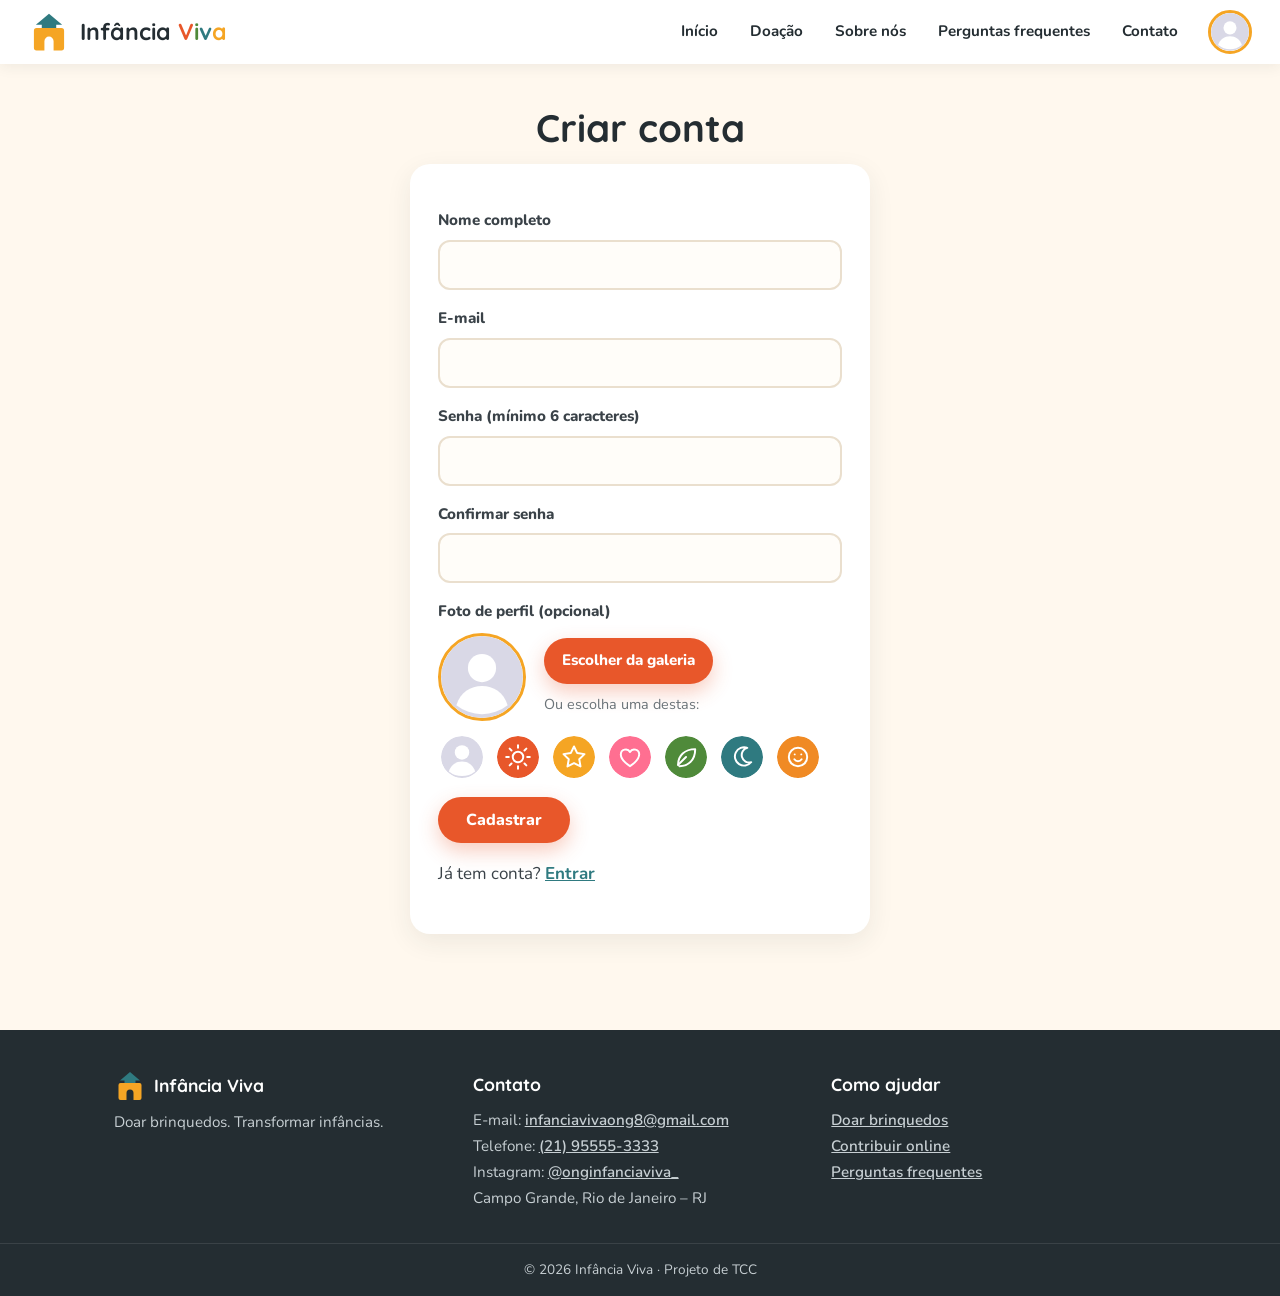
==== cadastro.html @ 28c6ad93 "Site alinhado com a documentação do TCC e fotos novas no Sobre Sobre: foto nova no topo, seção "Brin" ====
<!DOCTYPE html>
<html lang="pt-BR">
<head>
    <meta charset="UTF-8">
    <meta name="viewport" content="width=device-width, initial-scale=1">
    <title>Cadastro - Infância Viva</title>
    <link rel="stylesheet" href="estilo.css?v=11">
    <link rel="icon" href="favicon.svg" type="image/svg+xml">
    <link rel="preconnect" href="https://fonts.googleapis.com">
    <link rel="stylesheet" href="https://fonts.googleapis.com/css2?family=Quicksand:wght@600;700&family=Nunito:wght@400;600;700;800&display=swap">
</head>
<body>
<header class="topo">
    <a class="logo" href="index.html" aria-label="Infância Viva - página inicial"><svg viewBox="0 0 64 64" aria-hidden="true"><path d="M32 4 52 21H12z" fill="#2f7a80"/><rect x="21" y="19" width="22" height="7" fill="#2f7a80"/><path fill="#f5a524" fill-rule="evenodd" d="M13 26h38a4 4 0 0 1 4 4v26a4 4 0 0 1-4 4H13a4 4 0 0 1-4-4V30a4 4 0 0 1 4-4zM25 60V46a7 7 0 0 1 14 0v14z"/></svg><span>Infância <span class="l1">V</span><span class="l2">i</span><span class="l3">v</span><span class="l4">a</span></span></a>
    <button type="button" class="menu-botao" id="menuBotao" aria-label="Abrir menu" aria-expanded="false">☰</button>
    <nav id="menu">
        <a href="index.html">Início</a>
        <a href="doacao.html">Doação</a>
        <a href="sobre.html">Sobre nós</a>
        <a href="faq.html">Perguntas frequentes</a>
        <a href="contato.html">Contato</a>
        <a href="login.html" id="linkLogin">Login</a>
    </nav>
</header>
<main>
<h1 style="text-align:center">Criar conta</h1>
<form class="formulario-estreito" id="formCadastro" action="cadastro.php" method="post">
    <label>Nome completo</label>
    <input type="text" name="nome" required>
    <label>E-mail</label>
    <input type="email" name="email" required>
    <label>Senha (mínimo 6 caracteres)</label>
    <input type="password" name="senha" required>
    <label>Confirmar senha</label>
    <input type="password" name="confirmar" required>
    <label>Foto de perfil (opcional)</label>
    <div class="escolha-foto" data-escolha-foto>
        <div class="foto-linha">
            <img class="foto-previa" src="imagens/avatares/padrao.svg" alt="Prévia da foto de perfil">
            <div>
                <label class="botao botao-arquivo">Escolher da galeria
                    <input type="file" accept="image/*" hidden>
                </label>
                <p class="dica">Ou escolha uma destas:</p>
            </div>
        </div>
        <div class="avatares">
            <button type="button" data-avatar="nenhuma" title="Sem foto"><img src="imagens/avatares/padrao.svg" alt="Sem foto"></button>
            <button type="button" data-avatar="avatar1" title="Sol"><img src="imagens/avatares/avatar1.svg?v=2" alt="Sol"></button>
            <button type="button" data-avatar="avatar2" title="Estrela"><img src="imagens/avatares/avatar2.svg?v=2" alt="Estrela"></button>
            <button type="button" data-avatar="avatar3" title="Coração"><img src="imagens/avatares/avatar3.svg?v=2" alt="Coração"></button>
            <button type="button" data-avatar="avatar4" title="Folha"><img src="imagens/avatares/avatar4.svg?v=2" alt="Folha"></button>
            <button type="button" data-avatar="avatar5" title="Lua"><img src="imagens/avatares/avatar5.svg?v=2" alt="Lua"></button>
            <button type="button" data-avatar="avatar6" title="Sorriso"><img src="imagens/avatares/avatar6.svg?v=2" alt="Sorriso"></button>
        </div>
        <input type="hidden" name="foto_padrao" value="">
        <input type="hidden" name="foto_upload" value="">
    </div>
    <button type="submit">Cadastrar</button>
    <p id="aviso" class="aviso"></p>
    <p>Já tem conta? <a href="login.html">Entrar</a></p>
</form>
</main>
<footer class="rodape">
    <div class="rodape-conteudo">
        <div>
            <strong><svg viewBox="0 0 64 64" aria-hidden="true"><path d="M32 4 52 21H12z" fill="#2f7a80"/><rect x="21" y="19" width="22" height="7" fill="#2f7a80"/><path fill="#f5a524" fill-rule="evenodd" d="M13 26h38a4 4 0 0 1 4 4v26a4 4 0 0 1-4 4H13a4 4 0 0 1-4-4V30a4 4 0 0 1 4-4zM25 60V46a7 7 0 0 1 14 0v14z"/></svg> Infância Viva</strong>
            <p>Doar brinquedos. Transformar infâncias.</p>
        </div>
        <div>
            <strong>Contato</strong>
            <p>E-mail: <a href="mailto:infanciavivaong8@gmail.com">infanciavivaong8@gmail.com</a><br>Telefone: <a href="tel:+5521955553333">(21) 95555-3333</a><br>Instagram: <a href="https://www.instagram.com/onginfanciaviva_/" target="_blank" rel="noopener">@onginfanciaviva_</a><br>Campo Grande, Rio de Janeiro – RJ</p>
        </div>
        <div>
            <strong>Como ajudar</strong>
            <p><a href="doacao_brinquedo.php">Doar brinquedos</a><br><a href="pagamento.html">Contribuir online</a><br><a href="faq.html">Perguntas frequentes</a></p>
        </div>
    </div>
    <p class="rodape-final">© 2026 Infância Viva · Projeto de TCC</p>
</footer>
<script src="script.js?v=10"></script>
</body>
</html>
---- estilo.css ----
/* ===== Cores e medidas (mude aqui para trocar o visual do site inteiro) =====
   Paleta tirada da logo: cores primárias quentes + verde. */
:root {
    --vermelho:#e8572a;        /* "V" da logo */
    --amarelo:#f5a524;         /* casinha, estrela e coração */
    --amarelo-texto:#a35f00;   /* amarelo escurecido, para texto sobre fundo claro */
    --verde:#4f8a3a;           /* "i" */
    --azul:#2f7a80;            /* "v" e telhado */
    --escuro:#242d32;          /* letras de "Infância" */
    --creme:#fff8ee;           /* fundo quente */
    --creme-escuro:#f3e9da;
    --texto:#3a4248; --suave:#6b7378; --borda:#eadfce;
    --erro:#c0392b; --certo:#2f7d32;
    --raio:20px; --sombra:0 8px 26px rgba(36,45,50,.08);
}
* { box-sizing:border-box; }
[hidden] { display:none !important; }
html { scroll-behavior:smooth; }
body {
    font-family:"Nunito", "Segoe UI", Arial, sans-serif; margin:0; background:var(--creme);
    color:var(--texto); line-height:1.7; font-size:17px;
    display:flex; flex-direction:column; min-height:100vh;
}
main { width:100%; max-width:960px; margin:0 auto; padding:24px 24px 56px; flex:1; }
main.largo { max-width:1200px; } /* painel e Minha conta: mais espaço para as tabelas */
h1, h2, h3 { font-family:"Quicksand", "Nunito", sans-serif; color:var(--escuro); line-height:1.25; font-weight:700; }
h1 { font-size:2.4rem; margin:16px 0 12px; }
h2 { font-size:1.7rem; margin:40px 0 12px; }
h3 { font-size:1.25rem; margin:28px 0 8px; }
a { color:var(--azul); font-weight:700; }
a:hover { color:var(--vermelho); }
img { max-width:100%; }

/* Risquinho colorido embaixo dos títulos de seção (as 4 cores da logo) */
.risco { display:inline-block; width:70px; height:6px; border-radius:6px;
         background:linear-gradient(90deg, var(--vermelho) 25%, var(--amarelo) 25% 50%, var(--verde) 50% 75%, var(--azul) 75%); }

/* ===== Topo (logo + menu) ===== */
.topo {
    background:rgba(255,255,255,.96); position:sticky; top:0; z-index:10;
    display:flex; align-items:center; justify-content:space-between; gap:16px;
    padding:10px 28px; box-shadow:0 2px 14px rgba(36,45,50,.08);
}
.logo {
    display:flex; align-items:center; gap:10px; text-decoration:none; white-space:nowrap;
    font-family:"Quicksand", "Nunito", sans-serif; font-size:1.45rem; font-weight:700; color:var(--escuro);
}
.logo:hover { color:var(--escuro); }
.logo svg { width:42px; height:42px; flex-shrink:0; }
.logo:hover svg { animation:pulinho .6s; }
.logo .l1 { color:var(--vermelho); } .logo .l2 { color:var(--verde); }
.logo .l3 { color:var(--azul); } .logo .l4 { color:var(--amarelo); }
.topo nav { display:flex; flex-wrap:wrap; justify-content:flex-end; gap:4px; margin-left:auto; order:1; }
.topo nav a {
    color:var(--escuro); text-decoration:none; font-size:.95rem; font-weight:700;
    padding:8px 14px; border-radius:999px; position:relative; transition:background .2s;
}
/* sublinhado amarelo que cresce ao passar o mouse */
.topo nav a::after {
    content:""; position:absolute; left:14px; right:14px; bottom:4px; height:3px; border-radius:3px;
    background:var(--amarelo); transform:scaleX(0); transition:transform .25s;
}
.topo nav a:hover { color:var(--escuro); }
.topo nav a:hover::after { transform:scaleX(1); }
.topo nav a.ativo { background:var(--vermelho); color:#fff; }
.topo nav a.ativo::after { display:none; }
.menu-botao {
    order:3;
    display:none; background:none; border:2px solid var(--escuro); color:var(--escuro);
    font-size:1.4rem; line-height:1; padding:6px 12px; margin:0; border-radius:12px; box-shadow:none;
}
.menu-botao:hover { background:var(--creme); color:var(--escuro); transform:none; }

/* Bolinha de perfil (criada pelo script.js) */
.perfil { position:relative; flex-shrink:0; order:2; } /* ordem no topo: logo, menu, bolinha, ☰ */
.perfil-botao {
    display:block; width:44px; height:44px; padding:0; margin:0; border-radius:50%;
    border:3px solid var(--amarelo); background:#fff; overflow:hidden; cursor:pointer; box-shadow:none;
}
.perfil-botao:hover { transform:none; background:#fff; box-shadow:0 0 0 4px rgba(245,165,36,.3); }
.perfil-botao img { width:100%; height:100%; object-fit:cover; display:block; }
.perfil-menu {
    position:absolute; right:0; top:54px; min-width:220px; background:#fff; border-radius:14px;
    box-shadow:0 10px 30px rgba(0,0,0,.16); padding:8px; z-index:20;
}
.perfil-menu strong { display:block; padding:8px 12px; color:var(--escuro); border-bottom:1px solid var(--borda); margin-bottom:4px; }
.perfil-menu a { display:block; padding:8px 12px; border-radius:8px; color:var(--texto); text-decoration:none; font-weight:700; }
.perfil-menu a:hover { background:var(--creme); color:var(--vermelho); }

/* Escolha da foto (cadastro e Minha conta) */
.foto-linha { display:flex; align-items:center; gap:18px; margin-top:8px; }
.foto-previa { width:88px; height:88px; border-radius:50%; object-fit:cover; border:3px solid var(--amarelo); flex-shrink:0; background:#fff; }
label.botao-arquivo { margin:0; font-weight:800; font-size:.95rem; padding:10px 18px; }
.dica { margin:8px 0 0; font-size:.9rem; color:var(--suave); }
.avatares { display:flex; flex-wrap:wrap; gap:8px; margin-top:12px; }
.avatares button {
    width:48px; height:48px; padding:0; margin:0; border-radius:50%; background:none;
    border:3px solid transparent; box-shadow:none; overflow:hidden;
}
.avatares button:hover { transform:none; background:none; border-color:var(--amarelo); }
.avatares button.escolhido { border-color:var(--vermelho); }
.avatares img { width:100%; height:100%; display:block; }

/* ===== Página inicial: abertura com a logo grande e as fotos ===== */
.abertura {
    position:relative; display:grid; grid-template-columns:1.05fr 1fr; gap:40px; align-items:center;
    max-width:1200px; margin:0 auto; padding:48px 32px 64px; width:100%;
    overflow:hidden; /* o anel girando não pode alargar a página no celular */
}
.logo-grande { width:100%; max-width:470px; display:block; margin:0 0 18px -8px; }
.slogan { font-size:1.2rem; margin:0 0 20px; max-width:470px; }
.foto-abertura { position:relative; aspect-ratio:1/1; }
/* moldura que muda de forma devagar ("respira") */
.moldura {
    position:absolute; inset:0; overflow:hidden; background:var(--creme-escuro);
    border-radius:42% 58% 55% 45% / 48% 42% 58% 52%;
    box-shadow:0 20px 50px rgba(36,45,50,.18); animation:respira 9s ease-in-out infinite;
}
.moldura img { position:absolute; inset:0; width:100%; height:100%; object-fit:cover; opacity:0; transition:opacity 1s; }
.moldura img.visivel { opacity:1; }
.anel { position:absolute; inset:-14px; border:4px dashed var(--amarelo); border-radius:50%; animation:gira 40s linear infinite; }
/* brinquedos flutuando em volta */
.flutua { position:absolute; animation:flutuar 6s ease-in-out infinite; }
.f1 { top:6%; left:46%; width:34px; }
.f2 { top:72%; left:44%; width:40px; animation-delay:1.2s; }
.f3 { top:12%; right:3%; width:46px; animation-delay:.6s; }
.f4 { bottom:6%; right:10%; width:30px; animation-delay:2s; }
.f5 { top:48%; left:1%; width:26px; animation-delay:1.6s; }
/* o texto da abertura entra deslizando */
.entra { opacity:0; transform:translateY(24px); animation:entrar .8s forwards; }
.entra.d2 { animation-delay:.2s; } .entra.d3 { animation-delay:.4s; }

/* Faixa de números (vêm do banco pelo numeros.php) */
.numeros { background:var(--escuro); color:#fff; width:100%; }
.numeros-grade {
    max-width:1100px; margin:0 auto; display:grid; grid-template-columns:repeat(4,1fr); gap:20px;
    padding:34px 32px; text-align:center;
}
.numeros strong { display:block; font-family:"Quicksand", sans-serif; font-size:2.6rem; line-height:1.1; }
.numeros .n1 strong { color:var(--vermelho); } .numeros .n2 strong { color:var(--amarelo); }
.numeros .n3 strong { color:#7fc06a; }        .numeros .n4 strong { color:#6cc3c9; }

/* Seções da página inicial */
.secao { max-width:1100px; margin:0 auto; padding:70px 32px 10px; width:100%; }
.titulo-secao { text-align:center; margin-bottom:34px; }
.titulo-secao h2 { font-size:2.1rem; margin:0 0 10px; }

/* Passo a passo */
.passos { display:grid; grid-template-columns:repeat(3,1fr); gap:30px; position:relative; }
.passos::before { content:""; position:absolute; top:38px; left:16%; right:16%; border-top:4px dotted #d9cfbf; }
.passo { text-align:center; position:relative; }
.passo h3 { margin:0 0 6px; }
.passo .num {
    width:76px; height:76px; margin:0 auto 14px; border-radius:50%; display:flex; align-items:center; justify-content:center;
    font-family:"Quicksand", sans-serif; font-weight:700; font-size:2rem; color:#fff; background:var(--cor); border:6px solid var(--creme);
}

/* Galeria de fotos */
.galeria { display:grid; grid-template-columns:1.3fr 1fr 1fr; gap:16px; }
.galeria figure { margin:0; border-radius:var(--raio); overflow:hidden; position:relative; height:290px; }
.galeria img { width:100%; height:100%; object-fit:cover; transition:transform .6s; }
.galeria figure:hover img { transform:scale(1.08); }
.galeria figcaption {
    position:absolute; left:12px; bottom:12px; background:#fff; color:var(--escuro);
    font-weight:800; font-size:.85rem; padding:6px 14px; border-radius:99px;
}

/* ===== Botões ===== */
button, .botao {
    background:var(--vermelho); color:#fff; border:none; padding:12px 28px; font-size:1rem;
    font-weight:800; font-family:inherit; border-radius:999px; cursor:pointer;
    text-decoration:none; display:inline-block; margin-top:16px;
    box-shadow:0 8px 20px rgba(232,87,42,.3); transition:transform .2s, background .2s, box-shadow .2s;
}
button:hover, .botao:hover { background:#cf4519; color:#fff; transform:translateY(-3px) scale(1.03); }
.botao.destaque { background:var(--amarelo); color:var(--escuro); box-shadow:0 8px 20px rgba(245,165,36,.4); }
.botao.destaque:hover { background:#e8940f; color:var(--escuro); }
.botao.contorno { background:transparent; color:var(--azul); border:3px solid var(--azul); box-shadow:none; padding:9px 25px; }
.botao.contorno:hover { background:var(--azul); color:#fff; }
.abertura .botao { margin:0 10px 10px 0; }

/* ===== Cartões ===== */
/* Cartões em fileiras de até 3; os que sobram na última fileira ficam centralizados.
   A cor de cada cartão vem de --cor (dá para escolher no HTML: style="--cor:var(--verde)"). */
.cartoes { display:flex; flex-wrap:wrap; justify-content:center; gap:22px; margin:20px 0; }
.cartao {
    --cor:var(--vermelho);
    background:#fff; border-radius:var(--raio); padding:26px; box-shadow:var(--sombra);
    flex:0 1 280px; position:relative; overflow:hidden; transition:transform .3s, box-shadow .3s;
}
/* Grupo de 4 cartões: os 4 na mesma linha (2 + 2 no tablet), para não sobrar 1 sozinho embaixo */
.cartoes.quatro { display:grid; grid-template-columns:repeat(4, 1fr); }
.cartoes.quatro .cartao { padding:24px 22px; }
.cartao::before { content:""; position:absolute; left:0; top:0; right:0; height:6px; background:var(--cor); }
.cartao:nth-child(4n+2) { --cor:var(--amarelo); --cor-texto:var(--amarelo-texto); }
.cartao:nth-child(4n+3) { --cor:var(--verde); }
.cartao:nth-child(4n+4) { --cor:var(--azul); }
.cartao:hover { transform:translateY(-8px) rotate(-.5deg); box-shadow:0 18px 40px rgba(36,45,50,.14); }
.cartao h3 { margin-top:0; }
.cartao .icone {
    display:flex; align-items:center; justify-content:center; width:60px; height:60px;
    border-radius:18px; background:var(--cor); color:#fff; margin-bottom:14px; transition:transform .4s;
}
.cartao:hover .icone { transform:rotate(-8deg) scale(1.08); }
.cartao .icone svg { width:30px; height:30px; }
.cartao p { margin:0; }
.cartao p::first-letter { text-transform:uppercase; }
.cartao .link { display:inline-block; margin-top:12px; color:var(--cor-texto, var(--cor)); text-decoration:none; }
.cartao .link:hover { text-decoration:underline; }

/* Faixa de chamada (ex.: "Faça parte dessa corrente") */
.chamada {
    background:var(--vermelho); color:#fff; text-align:center; position:relative; overflow:hidden;
    border-radius:var(--raio); padding:40px 24px; margin:40px 0 0;
}
.chamada h2 { color:#fff; margin-top:0; }
.chamada.larga { border-radius:0; margin:70px 0 0; padding:80px 24px 70px; width:100%; }
.chamada h2, .chamada p, .chamada .botao { position:relative; z-index:1; } /* o confete passa por trás */
.chamada .onda { position:absolute; top:-1px; left:0; width:100%; height:60px; }
.confete { position:absolute; top:0; width:14px; height:14px; border-radius:3px; opacity:.85; animation:cair 7s linear infinite; }

/* ===== Formulários ===== */
form {
    background:#fff; padding:28px; border-radius:var(--raio); box-shadow:var(--sombra); margin:20px 0;
}
form br { display:none; }
label { display:block; margin-top:16px; font-weight:800; font-size:.95rem; }
input, select, textarea {
    width:100%; padding:12px 14px; margin-top:6px; border:2px solid var(--borda);
    border-radius:12px; font-size:1rem; font-family:inherit; background:#fffdf9; color:var(--texto);
    transition:border-color .2s, box-shadow .2s;
}
input:focus, select:focus, textarea:focus {
    outline:none; border-color:var(--azul); box-shadow:0 0 0 4px rgba(47,122,128,.18); background:#fff;
}
input[type=radio], input[type=checkbox] { width:auto; }
label.lembrar { display:flex; align-items:center; gap:8px; font-weight:700; cursor:pointer; }
label.lembrar input { margin:0; accent-color:var(--vermelho); width:18px; height:18px; }
.aviso { font-weight:800; }
.aviso:empty { display:none; }
.aviso.ok, .aviso.erro { padding:12px 16px; border-radius:12px; }
.aviso.ok { color:var(--certo); background:#e7f4e3; }
.aviso.erro { color:var(--erro); background:#fdecea; }
.formulario-estreito { max-width:460px; margin:0 auto; }
.formulario-estreito.a-esquerda { margin:20px 0; }

/* Estrelas da avaliação (página Contato) */
.estrelas { display:flex; flex-wrap:wrap; gap:8px; margin-top:8px; }
.estrelas label {
    margin:0; font-weight:600; border:2px solid var(--borda); border-radius:999px;
    padding:6px 14px; cursor:pointer; background:#fffdf9;
}
.estrelas input { margin-right:4px; accent-color:var(--vermelho); }
.estrela { color:var(--amarelo); letter-spacing:2px; }
.estrelas label:has(input:checked) { border-color:var(--amarelo); background:#fff3dc; }

/* ===== Perguntas frequentes ===== */
details {
    background:#fff; border-radius:var(--raio); padding:16px 22px; margin:12px 0; box-shadow:var(--sombra);
    border-left:6px solid var(--amarelo);
}
summary { cursor:pointer; font-weight:800; color:var(--escuro); list-style:none; position:relative; padding-right:30px; }
summary::-webkit-details-marker { display:none; }
summary::after { content:"+"; position:absolute; right:0; top:-2px; font-size:1.4rem; color:var(--vermelho); transition:transform .2s; }
details[open] summary::after { transform:rotate(45deg); }
details p { margin-bottom:0; }

/* ===== Pix ===== */

/* ===== Painel do administrador e Minha conta ===== */
.stats { display:grid; grid-template-columns:repeat(auto-fit, minmax(140px, 1fr)); gap:14px; margin:20px 0; }
.stat {
    background:#fff; padding:18px; border-radius:var(--raio); text-align:center; box-shadow:var(--sombra);
    color:var(--suave); font-size:.9rem; border-bottom:5px solid var(--amarelo);
}
.stat:nth-child(4n+1) { border-bottom-color:var(--vermelho); }
.stat:nth-child(4n+3) { border-bottom-color:var(--verde); }
.stat:nth-child(4n+4) { border-bottom-color:var(--azul); }
.stat strong { display:block; font-family:"Quicksand", sans-serif; font-size:1.8rem; color:var(--escuro); }
.tabela { overflow-x:auto; border-radius:var(--raio); box-shadow:var(--sombra); margin:12px 0; }
table { width:100%; border-collapse:collapse; background:#fff; }
th, td { padding:10px 14px; border-bottom:1px solid var(--borda); text-align:left; font-size:.9rem; }
th { background:var(--azul); color:#fff; white-space:nowrap; }
tr:nth-child(odd) td { background:#fffbf5; }
tr:hover td { background:#fff1dc; }

/* Ferramentas de teste do painel (discretas, fechadas por padrão) */
.ferramentas { margin-top:48px; background:none; box-shadow:none; padding:0; border:none; }
.ferramentas summary { color:#999; font-weight:normal; font-size:13px; }
.ferramentas summary::after { content:""; }
.ferramentas form { display:inline-block; background:none; box-shadow:none; padding:0; margin:4px 8px 4px 0; }
.ferramentas button.perigo { background:var(--erro); margin-top:0; font-size:14px; padding:8px 16px; box-shadow:none; }
.ferramentas button.perigo:hover { background:#922b21; transform:none; }

/* ===== Rodapé ===== */
.rodape { background:var(--escuro); color:#c7cfd3; margin-top:40px; font-size:.95rem; }
.chamada.larga + .rodape { margin-top:0; }
.rodape-conteudo {
    max-width:1100px; margin:0 auto; padding:40px 24px 12px;
    display:grid; grid-template-columns:repeat(auto-fit, minmax(200px, 1fr)); gap:24px;
}
.rodape strong { color:#fff; font-family:"Quicksand", sans-serif; font-size:1.1rem; display:flex; align-items:center; gap:8px; }
.rodape strong svg { width:32px; height:32px; }
.rodape p { margin:8px 0 0; }
.rodape a { color:#c7cfd3; font-weight:600; overflow-wrap:anywhere; }
.rodape a:hover { color:var(--amarelo); }
.rodape-final { text-align:center; border-top:1px solid rgba(255,255,255,.1); padding:14px; margin:20px 0 0 !important; font-size:.85rem; }

/* ===== Sobre: "Brincar é um direito" (foto + texto) ===== */
.direito { display:grid; grid-template-columns:1fr 1fr; gap:40px; align-items:center; }
.direito-foto { margin:0; border-radius:var(--raio); overflow:hidden; box-shadow:0 18px 40px rgba(36,45,50,.14); transform:rotate(-1.5deg); }
.direito-foto img { display:block; width:100%; height:100%; aspect-ratio:4 / 3; object-fit:cover; }
.direito-texto h2 { margin:12px 0 10px; }
.direito-texto p { margin:0 0 12px; }

/* ===== Contato: canais (e-mail, telefone, Instagram, sede) em 2 x 2 ===== */
.canais { display:grid; grid-template-columns:repeat(2, 1fr); gap:16px; margin:16px 0 8px; }
.canal {
    display:flex; flex-direction:column; align-items:center; gap:4px; text-align:center; background:#fff;
    border-radius:var(--raio); padding:22px 16px; box-shadow:var(--sombra); border-bottom:5px solid var(--cor);
    color:var(--texto); text-decoration:none; font-weight:600; transition:transform .25s, box-shadow .25s;
}
.canal:hover { transform:translateY(-5px); box-shadow:0 14px 32px rgba(36,45,50,.13); color:var(--texto); }
.canal .icone { width:52px; height:52px; border-radius:16px; background:var(--cor); color:#fff; display:flex; align-items:center; justify-content:center; margin-bottom:6px; }
.canal .icone svg { width:26px; height:26px; }
.canal strong { color:var(--escuro); font-family:"Quicksand", sans-serif; font-size:1.1rem; }
.canal span:last-child { overflow-wrap:anywhere; font-size:.95rem; }

/* ===== Doação: escolha entre brinquedo e dinheiro ===== */
.escolha-doacao { display:grid; grid-template-columns:1fr 1fr; gap:22px; margin:28px 0; }
.opcao-doacao {
    display:block; background:#fff; border-radius:var(--raio); padding:30px 28px; box-shadow:var(--sombra);
    border-top:8px solid var(--cor); color:var(--texto); text-decoration:none; font-weight:400;
    transition:transform .3s, box-shadow .3s;
}
.opcao-doacao:hover { transform:translateY(-8px); box-shadow:0 18px 40px rgba(36,45,50,.14); color:var(--texto); }
.opcao-doacao .icone {
    display:flex; align-items:center; justify-content:center; width:68px; height:68px; border-radius:20px;
    background:var(--cor); color:#fff; margin-bottom:14px;
}
.opcao-doacao .icone svg { width:36px; height:36px; }
.opcao-doacao h2 { margin:0 0 8px; }
.opcao-doacao .botao { background:var(--cor); box-shadow:none; }
.dica-centro { text-align:center; color:var(--suave); }
/* abas no topo de "Doe um brinquedo" e "Doe em dinheiro" */
.abas-doacao { display:grid; grid-template-columns:1fr 1fr; gap:10px; margin:8px 0 18px; background:#fff; padding:6px; border-radius:999px; box-shadow:var(--sombra); }
.abas-doacao a {
    display:flex; align-items:center; justify-content:center; gap:10px; padding:12px 16px; border-radius:999px;
    color:var(--escuro); text-decoration:none; font-weight:800;
}
.abas-doacao a svg { width:22px; height:22px; }
.abas-doacao a:hover { background:var(--creme); color:var(--escuro); }
.abas-doacao a.ativa { background:var(--vermelho); color:#fff; }
/* locais de coleta */
.locais { display:grid; grid-template-columns:repeat(auto-fill, minmax(260px, 1fr)); gap:16px; margin:16px 0; }
.local { background:#fff; border-radius:var(--raio); padding:20px 22px; box-shadow:var(--sombra); border-left:6px solid var(--azul); }
.local h3 { margin:8px 0 6px; }
.local p { margin:2px 0; font-size:.95rem; }
.local-destaque { border-left-color:var(--verde); margin:18px 0; max-width:560px; }
.passos-pequenos { margin:10px 0 0; }
.passos-pequenos .num { width:58px; height:58px; font-size:1.5rem; }
.passos-pequenos::before { top:29px; }

/* ===== Doação em dinheiro: etapas, Pix, cartão e recibo ===== */
.etapas { list-style:none; display:grid; grid-template-columns:repeat(4, 1fr); gap:6px; margin:6px 0 22px; padding:0; counter-reset:none; }
.etapas li {
    position:relative; display:flex; flex-direction:column; align-items:center; gap:6px; text-align:center;
    font-size:.85rem; font-weight:800; color:var(--suave);
}
.etapas li::before { content:""; position:absolute; top:17px; left:-50%; width:100%; height:4px; background:var(--borda); z-index:0; }
.etapas li:first-child::before { display:none; }
.etapas li span {
    position:relative; z-index:1; width:38px; height:38px; border-radius:50%; display:flex; align-items:center; justify-content:center;
    background:#fff; border:3px solid var(--borda); color:var(--suave); font-family:"Quicksand", sans-serif; font-size:1rem;
}
.etapas li.feita, .etapas li.atual { color:var(--escuro); }
.etapas li.feita::before, .etapas li.atual::before { background:var(--verde); }
.etapas li.feita span { background:var(--verde); border-color:var(--verde); color:#fff; }
.etapas li.atual span { background:var(--vermelho); border-color:var(--vermelho); color:#fff; box-shadow:0 0 0 5px rgba(232,87,42,.18); }

/* etapa 1: pedido */
.form-pedido fieldset { border:none; padding:0; margin:0 0 22px; min-width:0; }
.form-pedido legend { font-family:"Quicksand", sans-serif; font-weight:700; font-size:1.2rem; color:var(--escuro); padding:0; margin-bottom:4px; }
.valores-rapidos { display:grid; grid-template-columns:repeat(4, 1fr); gap:10px; margin-top:10px; }
.valores-rapidos button {
    margin:0; padding:14px 6px; background:#fffdf9; color:var(--escuro); border:2px solid var(--borda); box-shadow:none;
    border-radius:14px; font-size:1.1rem;
}
.valores-rapidos button:hover { background:var(--creme); color:var(--escuro); transform:translateY(-2px); }
.valores-rapidos button.escolhido { background:var(--amarelo); border-color:var(--amarelo); color:var(--escuro); }
.formas-pagamento { display:grid; grid-template-columns:1fr 1fr; gap:12px; margin-top:10px; }
.forma { margin:0; cursor:pointer; font-weight:400; }
.forma input { position:absolute; opacity:0; width:1px; height:1px; }
.forma-caixa {
    display:grid; grid-template-columns:auto 1fr; column-gap:12px; align-items:center; height:100%;
    padding:16px; border:2px solid var(--borda); border-radius:16px; background:#fffdf9; transition:border-color .2s, box-shadow .2s;
}
.forma-caixa svg { grid-row:span 2; width:32px; height:32px; color:var(--azul); }
.forma-caixa strong { color:var(--escuro); }
.forma-caixa small { color:var(--suave); }
.forma input:checked + .forma-caixa { border-color:var(--azul); background:#eef6f6; box-shadow:0 0 0 4px rgba(47,122,128,.15); }
.forma input:focus-visible + .forma-caixa { outline:3px solid var(--azul); outline-offset:2px; }
.demo-nota { font-size:.85rem; color:var(--suave); margin:10px 0 0; }

/* etapa 2: pagamento */
.pedido-resumo {
    display:grid; grid-template-columns:repeat(4, auto); justify-content:space-between; gap:12px 20px;
    background:#fff; border-radius:var(--raio); padding:18px 22px; box-shadow:var(--sombra); margin:16px 0;
}
.pedido-resumo span { display:block; font-size:.8rem; color:var(--suave); text-transform:uppercase; letter-spacing:.04em; font-weight:800; }
.pedido-resumo strong { color:var(--escuro); overflow-wrap:anywhere; }
.pedido-valor strong { font-family:"Quicksand", sans-serif; font-size:1.5rem; color:var(--vermelho); }
.pix-pagar {
    display:grid; grid-template-columns:260px 1fr; gap:28px; align-items:start;
    background:#fff; border-radius:var(--raio); padding:24px; box-shadow:var(--sombra);
}
.pix-qr { text-align:center; }
#pixQr { width:240px; height:240px; margin:0 auto; border:2px solid var(--borda); border-radius:16px; padding:6px; background:#fff; }
#pixQr svg { width:100%; height:100%; display:block; }
.pix-prazo { margin:10px 0 0; color:var(--suave); }
.pix-prazo strong { color:var(--escuro); font-variant-numeric:tabular-nums; }
.pix-instrucoes ol { margin:0 0 6px; padding-left:22px; }
.pix-instrucoes li { margin-bottom:8px; }
.copia-cola { display:flex; gap:8px; }
.copia-cola input { font-family:monospace; font-size:.85rem; }
.botao-secundario {
    margin:6px 0 0; padding:10px 18px; background:var(--azul); box-shadow:none; white-space:nowrap;
}
.botao-secundario:hover { background:#24636a; }
.status-pedido { display:flex; align-items:center; gap:10px; font-weight:800; color:var(--amarelo-texto); margin:18px 0 0; }
.status-pedido.pago { color:var(--certo); }
.girando {
    width:20px; height:20px; border-radius:50%; border:3px solid rgba(0,0,0,.12); border-top-color:currentColor;
    animation:girar .9s linear infinite; flex:none;
}
@keyframes girar { to { transform:rotate(360deg); } }
.demo-caixa {
    background:#fff7e3; border:2px dashed #ecc77a; border-radius:var(--raio); padding:18px 22px; margin:20px 0;
}
.demo-caixa strong:first-child { color:var(--amarelo-texto); }
.demo-caixa p { margin:6px 0; }
.demo-caixa ul { margin:6px 0; padding-left:20px; }
.demo-caixa form { background:none; box-shadow:none; padding:0; margin:0; }
.demo-caixa button { margin-top:8px; background:var(--verde); box-shadow:none; }
.demo-caixa button:hover { background:#3d6e2c; }
.cartao-grade { display:grid; grid-template-columns:minmax(0, 1.2fr) minmax(0, 1fr); gap:22px; align-items:start; }
.cartao-grade .form-cartao, .cartao-grade .demo-caixa { margin:0; }
.campo-cartao { position:relative; }
.campo-cartao input { padding-right:140px; font-variant-numeric:tabular-nums; letter-spacing:.04em; }
.bandeira { position:absolute; right:14px; top:50%; transform:translateY(-35%); font-weight:800; color:var(--azul); font-size:.9rem; }
.cartao-linha { display:grid; grid-template-columns:1fr 1fr; gap:14px; }
.processando {
    position:fixed; inset:0; background:rgba(36,45,50,.55); display:flex; align-items:center; justify-content:center; z-index:50;
}
.processando > div { background:#fff; border-radius:var(--raio); padding:30px 36px; text-align:center; box-shadow:0 20px 50px rgba(0,0,0,.25); }
.processando .girando { width:44px; height:44px; border-width:5px; margin:0 auto 14px; color:var(--vermelho); }
.processando p { margin:6px 0 0; color:var(--suave); }
.cancelar-pedido { background:none; box-shadow:none; padding:0; margin:10px 0; text-align:center; }
.botao-link {
    background:none; color:var(--suave); box-shadow:none; padding:4px 8px; margin:0; font-weight:700; text-decoration:underline;
}
.botao-link:hover { background:none; color:var(--erro); transform:none; }
.pedido-fim { text-align:center; background:#fff; border-radius:var(--raio); padding:30px 24px; box-shadow:var(--sombra); }

/* tela de teste que faz o papel do app do banco (aberta pelo QR Code) */
.banco-teste {
    max-width:420px; margin:10px auto; background:#fff; border-radius:28px; padding:26px 24px 30px; text-align:center;
    box-shadow:0 18px 44px rgba(36,45,50,.16); border-top:10px solid var(--azul);
}
.banco-teste-topo { margin:0 0 16px; font-weight:800; color:var(--azul); text-transform:uppercase; letter-spacing:.06em; font-size:.8rem; }
.banco-valor { font-family:"Quicksand", sans-serif; font-size:2.4rem; font-weight:700; color:var(--escuro); margin:4px 0 12px; }
.banco-dados { display:grid; grid-template-columns:auto 1fr; gap:8px 16px; text-align:left; background:var(--creme); border-radius:14px; padding:14px 16px; margin:0; }
.banco-dados dt { color:var(--suave); font-weight:700; }
.banco-dados dd { margin:0; font-weight:800; color:var(--escuro); text-align:right; overflow-wrap:anywhere; }
.banco-teste form { background:none; box-shadow:none; padding:0; margin:10px 0 0; }
.banco-teste form button { width:100%; background:var(--azul); box-shadow:none; padding:15px; }
.banco-nota { font-size:.85rem; color:var(--suave); margin:14px 0 0; }
.banco-ok {
    width:78px; height:78px; margin:0 auto 8px; border-radius:50%; background:var(--verde); color:#fff;
    font-size:2.6rem; line-height:78px; font-weight:800;
}

/* etapas 3 e 4: confirmação e recibo */
.confirmado { text-align:center; margin:6px 0 24px; }
.confirmado h1 { margin:10px 0 6px; }
.confirmado p { max-width:560px; margin:6px auto; }
.confirmado-icone {
    width:84px; height:84px; margin:0 auto; border-radius:50%; background:var(--verde); color:#fff;
    display:flex; align-items:center; justify-content:center; animation:aparecer .5s ease-out;
    box-shadow:0 0 0 10px rgba(79,138,58,.15);
}
.confirmado-icone svg { width:46px; height:46px; }
@keyframes aparecer { from { transform:scale(.4); opacity:0; } to { transform:scale(1); opacity:1; } }
.confirmado-email { color:var(--suave); font-size:.95rem; }
.recibo {
    max-width:640px; margin:0 auto; background:#fff; border-radius:var(--raio); padding:30px 34px; box-shadow:var(--sombra);
    border-top:8px solid var(--amarelo);
}
.recibo-topo { display:flex; justify-content:space-between; align-items:center; gap:16px; border-bottom:2px dashed var(--borda); padding-bottom:16px; }
.recibo-marca img { display:block; height:auto; }
.recibo-numero { text-align:right; }
.recibo-numero span { display:block; font-size:.8rem; text-transform:uppercase; letter-spacing:.05em; color:var(--suave); font-weight:800; }
.recibo-numero strong { font-family:"Quicksand", sans-serif; font-size:1.5rem; color:var(--escuro); }
.recibo-texto { font-size:1.05rem; line-height:1.7; margin:20px 0; }
.recibo-dados { display:grid; grid-template-columns:1fr 1fr; gap:14px 24px; margin:0; }
.recibo-dados dt { font-size:.8rem; text-transform:uppercase; letter-spacing:.04em; color:var(--suave); font-weight:800; }
.recibo-dados dd { margin:2px 0 0; font-weight:700; color:var(--escuro); overflow-wrap:anywhere; }
.recibo-dados code { font-size:.85rem; }
.recibo-assinatura { margin:34px auto 0; width:260px; max-width:100%; border-top:2px solid var(--escuro); padding-top:8px; text-align:center; }
.recibo-assinatura span { display:block; font-family:"Quicksand", sans-serif; font-weight:700; color:var(--escuro); }
.recibo-assinatura small { color:var(--suave); }
.recibo-aviso { font-size:.8rem; color:var(--suave); text-align:center; margin:24px 0 0; }
.recibo-botoes { display:flex; flex-wrap:wrap; justify-content:center; align-items:center; gap:12px; margin:22px 0 6px; }
.recibo-botoes button, .recibo-botoes .botao { margin:0; display:inline-flex; align-items:center; gap:8px; }
.recibo-botoes svg { width:20px; height:20px; }
.centro { text-align:center; }

/* Na impressão, só o recibo aparece */
@media print {
    body { background:#fff; }
    .topo, .rodape, .etapas, .confirmado, .recibo-botoes, .centro, .perfil { display:none !important; }
    main { padding:0; margin:0; max-width:none; }
    .recibo { box-shadow:none; border:1px solid #ccc; border-top:8px solid var(--amarelo); max-width:none; -webkit-print-color-adjust:exact; print-color-adjust:exact; }
}


/* ===== Página Sobre nós ===== */
.rotulo-secao {
    display:inline-block; background:#fff; color:var(--vermelho); font-weight:800; font-size:.85rem;
    text-transform:uppercase; letter-spacing:.08em; padding:4px 14px; border-radius:99px; box-shadow:var(--sombra);
}
.titulo-abertura { font-size:2.7rem; margin:14px 0 14px; max-width:520px; }
[id] { scroll-margin-top:80px; } /* links como #como-ajudar não ficam escondidos atrás do topo */
.proposito {
    position:relative; margin:0 auto 34px; max-width:820px; padding:30px 36px 30px 76px;
    background:#fff; border-radius:var(--raio); box-shadow:var(--sombra);
    font-family:"Quicksand", sans-serif; font-weight:700; font-size:1.45rem; line-height:1.5; color:var(--escuro);
}
.proposito::before {
    content:"\201C"; position:absolute; left:20px; top:-4px; font-size:5.5rem; line-height:1; color:var(--amarelo);
}
.linha-tempo { list-style:none; margin:0 auto; padding:0; max-width:760px; position:relative; }
.linha-tempo::before { content:""; position:absolute; left:19px; top:8px; bottom:8px; border-left:4px dotted #d9cfbf; }
.linha-tempo li { position:relative; padding:0 0 26px 64px; }
.linha-tempo li::before {
    content:""; position:absolute; left:6px; top:4px; width:30px; height:30px; border-radius:50%;
    background:var(--cor); border:5px solid var(--creme); box-shadow:0 0 0 2px var(--cor);
}
.linha-tempo h3 { margin:0 0 4px; }
.linha-tempo p { margin:0; }
.nota-trajetoria { text-align:center; font-size:1.1rem; font-weight:700; max-width:640px; margin:10px auto 0; }
.missao-visao { display:grid; grid-template-columns:1fr 1fr; gap:22px; }
.painel-cor { background:var(--cor); color:#fff; border-radius:var(--raio); padding:32px; box-shadow:var(--sombra); }
.painel-cor h2 { color:#fff; margin:0 0 8px; }
.painel-cor p { margin:0; font-size:1.1rem; }

/* ===== Painel administrativo (admin.php e admin_usuario.php) =====
   Cara de "sistema", diferente do site público: menu lateral escuro, fundo cinza e caixas brancas. */
body.painel { flex-direction:row; background:#f1f3f5; font-size:16px; }
.painel-lateral {
    width:250px; flex-shrink:0; background:var(--escuro); color:#c7cfd3;
    display:flex; flex-direction:column; position:sticky; top:0; height:100vh; padding:20px 14px;
}
.painel-marca { display:flex; align-items:center; gap:10px; color:#fff; text-decoration:none; padding:4px 8px 22px; }
.painel-marca:hover { color:#fff; }
.painel-lateral a.painel-marca { padding:4px 8px 22px; }
.painel-lateral a.painel-marca:hover { background:none; }
.painel-lateral a.painel-marca svg { width:40px; height:40px; }
.painel-marca span { font-family:"Quicksand", sans-serif; font-weight:700; font-size:1.1rem; line-height:1.2; }
.painel-marca small { display:block; font-family:"Nunito", sans-serif; font-weight:600; font-size:.75rem; color:var(--amarelo); }
.painel-menu, .painel-saidas { display:flex; flex-direction:column; gap:4px; }
.painel-saidas { margin-top:auto; border-top:1px solid rgba(255,255,255,.1); padding-top:12px; }
.painel-lateral a {
    display:flex; align-items:center; gap:12px; padding:10px 12px; border-radius:10px;
    color:#c7cfd3; text-decoration:none; font-weight:700; font-size:.95rem;
}
.painel-lateral a svg { width:20px; height:20px; flex-shrink:0; }
.painel-lateral nav a:hover, .painel-saidas a:hover { background:rgba(255,255,255,.08); color:#fff; }
.painel-lateral nav a.ativo { background:var(--vermelho); color:#fff; }
.painel-conteudo { flex:1; min-width:0; display:flex; flex-direction:column; }
.painel-topo {
    display:flex; align-items:center; justify-content:space-between; gap:16px;
    background:#fff; padding:14px 32px; border-bottom:1px solid #e3e6e8;
}
.painel-topo h1 { margin:0; font-size:1.6rem; }
.painel-quem { display:flex; align-items:center; gap:10px; font-weight:800; color:var(--escuro); line-height:1.2; }
.painel-quem img { width:40px; height:40px; border-radius:50%; border:2px solid var(--amarelo); object-fit:cover; }
.painel-quem small { display:block; font-weight:600; color:var(--suave); font-size:.8rem; }
.painel-principal { padding:24px 32px 48px; width:100%; max-width:1300px; }
.painel-principal h2 { font-size:1.25rem; margin:28px 0 10px; }
.painel .stat { box-shadow:0 1px 3px rgba(0,0,0,.06); border-radius:14px; }
.painel .tabela { box-shadow:none; border:1px solid #e3e6e8; border-radius:12px; }
.painel th { background:var(--escuro); }
.painel tr:nth-child(odd) td { background:#fafbfc; }
.painel tr:hover td { background:#fff4e2; }
.painel-caixa { background:#fff; border:1px solid #e3e6e8; border-radius:14px; padding:20px 22px; margin:16px 0; }
.painel-caixa h2 { margin-top:0; }
.painel-caixa-topo { display:flex; flex-wrap:wrap; align-items:center; justify-content:space-between; gap:12px; margin-bottom:12px; }
.painel-caixa-topo p { margin:0; color:var(--suave); }
.painel-busca { width:280px; max-width:100%; margin:0; padding:9px 14px; border-radius:99px; background:#f6f7f8; }
.painel-grade { display:grid; grid-template-columns:2fr 1fr; gap:16px; }
.vazio { color:var(--suave); font-style:italic; }
.painel-ferramentas { display:flex; flex-wrap:wrap; align-items:center; gap:10px; }
.botao.botao-novo { margin:0; padding:9px 18px; font-size:.9rem; box-shadow:none; }
.acoes { display:inline-flex; align-items:center; gap:6px; white-space:nowrap; }
.acoes form { display:inline; margin:0; padding:0; background:none; box-shadow:none; }
a.acao, button.acao {
    display:inline-block; margin:0; padding:4px 12px; border-radius:99px; font-size:.8rem; font-weight:800;
    background:#e7f1f2; color:var(--azul); text-decoration:none; box-shadow:none; border:none; cursor:pointer;
}
a.acao:hover { background:var(--azul); color:#fff; }
button.acao.perigo { background:#fde8e1; color:var(--erro); }
button.acao.perigo:hover { background:var(--erro); color:#fff; transform:none; }
.mensagem .acoes { display:flex; margin-top:10px; }
.form-registro { max-width:640px; }
.form-registro label small { font-weight:600; color:var(--suave); }
/* atividade recente */
.atividade { list-style:none; margin:0; padding:0; }
.atividade li { display:flex; align-items:flex-start; gap:12px; padding:10px 0; border-bottom:1px solid #eef0f2; line-height:1.4; }
.atividade li:last-child { border-bottom:none; }
.atividade small { display:block; color:var(--suave); font-size:.8rem; }
.ev-icone { width:34px; height:34px; border-radius:10px; display:flex; align-items:center; justify-content:center; flex-shrink:0; color:#fff; background:var(--azul); }
.ev-icone svg { width:18px; height:18px; }
.ev-doacao .ev-icone { background:var(--vermelho); }
.ev-pagamento .ev-icone { background:var(--amarelo); }
.ev-avaliacao .ev-icone { background:var(--verde); }
.atalhos { display:grid; gap:8px; }
.atalhos a { display:flex; align-items:center; gap:10px; padding:12px 14px; border-radius:10px; background:#f6f7f8; color:var(--escuro); text-decoration:none; }
.atalhos a:hover { background:#fff1dc; color:var(--vermelho); }
.atalhos svg { width:20px; height:20px; }
/* pessoas, etiquetas e ficha */
a.pessoa { display:inline-flex; align-items:center; gap:8px; white-space:nowrap; }
a.pessoa img { width:28px; height:28px; border-radius:50%; object-fit:cover; }
.etiqueta { display:inline-block; padding:1px 10px; border-radius:99px; background:#e7f1f2; color:var(--azul); font-size:.8rem; font-weight:800; }
.etiqueta.et-admin { background:#fde8e1; color:var(--vermelho); }
.etiqueta.et-pendente { background:#fff1dc; color:var(--amarelo-texto); }
.ficha { display:flex; align-items:center; gap:18px; }
.ficha img { width:72px; height:72px; border-radius:50%; object-fit:cover; border:3px solid var(--amarelo); }
.ficha strong { font-family:"Quicksand", sans-serif; font-size:1.4rem; color:var(--escuro); }
.ficha p { margin:2px 0 0; color:var(--suave); }
/* mensagens e avaliações */
.mensagens { display:grid; grid-template-columns:repeat(auto-fill, minmax(300px, 1fr)); gap:14px; margin-top:16px; }
.mensagem { background:#fff; border:1px solid #e3e6e8; border-left:5px solid var(--azul); border-radius:12px; padding:16px 18px; }
.mensagem header { display:flex; flex-wrap:wrap; align-items:baseline; gap:8px; }
.mensagem header small { color:var(--suave); margin-left:auto; }
.mensagem p { margin:8px 0; white-space:normal; overflow-wrap:anywhere; }
.mensagem .link { font-size:.9rem; text-decoration:none; }
.nota-geral { text-align:center; display:flex; flex-direction:column; justify-content:center; }
.nota-geral strong { font-family:"Quicksand", sans-serif; font-size:3.4rem; color:var(--escuro); line-height:1; }
.nota-geral .estrela { font-size:1.4rem; }
.nota-geral p { margin:6px 0 0; color:var(--suave); }
.barra-nota { display:grid; grid-template-columns:40px 1fr 30px; align-items:center; gap:10px; margin:6px 0; font-weight:700; }
.barra-nota div { height:12px; background:#eef0f2; border-radius:99px; overflow:hidden; }
.barra-nota i { display:block; height:100%; background:var(--amarelo); border-radius:99px; }

/* ===== Aparecer ao rolar a página (o script.js coloca a classe "visivel") ===== */
.revela { opacity:0; transform:translateY(40px); transition:opacity .8s, transform .8s; }
.revela.visivel { opacity:1; transform:none; }
.revela.d2 { transition-delay:.15s; } .revela.d3 { transition-delay:.3s; }

/* ===== Animações ===== */
@keyframes flutuar { 0%, 100% { transform:translateY(0) rotate(0); } 50% { transform:translateY(-18px) rotate(12deg); } }
@keyframes entrar { to { opacity:1; transform:none; } }
@keyframes respira {
    0%, 100% { border-radius:42% 58% 55% 45% / 48% 42% 58% 52%; }
    50% { border-radius:55% 45% 42% 58% / 58% 52% 48% 42%; }
}
@keyframes gira { to { transform:rotate(360deg); } }
@keyframes pulinho { 0%, 100% { transform:translateY(0); } 40% { transform:translateY(-8px) rotate(-6deg); } 70% { transform:translateY(0) rotate(4deg); } }
@keyframes cair { from { transform:translateY(-40px) rotate(0); } to { transform:translateY(420px) rotate(540deg); } }

/* Quem desligou as animações no celular/computador vê tudo parado */
@media (prefers-reduced-motion: reduce) {
    *, *::before, *::after { animation:none !important; transition:none !important; }
    .entra, .revela { opacity:1; transform:none; }
}

/* ===== Celular e telas estreitas ===== */
@media (max-width: 1100px) {
    .cartoes.quatro { grid-template-columns:repeat(2, 1fr); }
    .menu-botao { display:block; }
    .topo { flex-wrap:wrap; padding:10px 16px; gap:10px; }
    .logo { margin-right:auto; }
    .topo nav { order:4; }
    .topo nav { display:none; width:100%; flex-direction:column; gap:2px; padding-bottom:8px; }
    .topo nav.aberto { display:flex; }
    .topo nav a { border-radius:10px; }
    .topo nav a::after { display:none; }
}
@media (max-width: 860px) {
    body.painel { flex-direction:column; }
    .painel-lateral { width:100%; height:auto; position:static; padding:12px; }
    .painel-marca { padding:0 4px 10px; }
    .painel-menu, .painel-saidas { flex-direction:row; overflow-x:auto; }
    .painel-saidas { margin-top:4px; padding-top:6px; }
    .painel-lateral a { white-space:nowrap; padding:8px 10px; }
    .painel-topo { padding:12px 16px; }
    .painel-topo h1 { font-size:1.25rem; }
    .painel-quem span { display:none; }
    .painel-principal { padding:16px; }
    .painel-grade { grid-template-columns:1fr; }
    .abertura { grid-template-columns:1fr; padding:28px 20px 40px; gap:28px; text-align:center; }
    .logo-grande { margin:0 auto 14px; max-width:330px; }
    .slogan { margin:0 auto 20px; }
    .foto-abertura { max-width:340px; margin:0 auto; width:100%; }
    .flutua { display:none; }
    .numeros-grade { grid-template-columns:repeat(2,1fr); padding:26px 16px; }
    .numeros strong { font-size:2rem; }
    .secao { padding:50px 20px 10px; }
    .passos, .galeria { grid-template-columns:1fr; }
    .passos::before { display:none; }
    .titulo-abertura { font-size:2rem; margin:12px auto; }
    .proposito { font-size:1.15rem; padding:24px 22px 22px 56px; }
    .proposito::before { left:12px; font-size:4rem; }
    .missao-visao { grid-template-columns:1fr; }
    .escolha-doacao, .canais, .direito { grid-template-columns:1fr; }
    .direito { gap:24px; }
    .abas-doacao a { padding:10px 8px; font-size:.9rem; white-space:nowrap; }
    .abas-doacao a svg { display:none; }
    .galeria figure { height:230px; }
    .titulo-secao h2 { font-size:1.75rem; }
}
@media (max-width: 600px) {
    body { font-size:16px; }
    main { padding:16px 16px 40px; }
    h1 { font-size:1.9rem; }
    .logo { font-size:1.25rem; }
    .logo svg { width:36px; height:36px; }
    .cartao { flex-basis:100%; }
    .cartoes.quatro { grid-template-columns:1fr; }
    form { padding:20px; }
    .etapas li { font-size:.72rem; }
    .valores-rapidos { grid-template-columns:repeat(2, 1fr); }
    .formas-pagamento { grid-template-columns:1fr; }
    .pedido-resumo { grid-template-columns:1fr 1fr; }
    .pix-pagar, .cartao-grade { grid-template-columns:1fr; }
    .pix-pagar { padding:18px; }
    #pixQr { width:220px; height:220px; }
    .copia-cola { flex-direction:column; }
    .recibo { padding:22px 18px; }
    .recibo-topo { flex-direction:column; align-items:flex-start; }
    .recibo-numero { text-align:left; }
    .recibo-dados { grid-template-columns:1fr; }
}
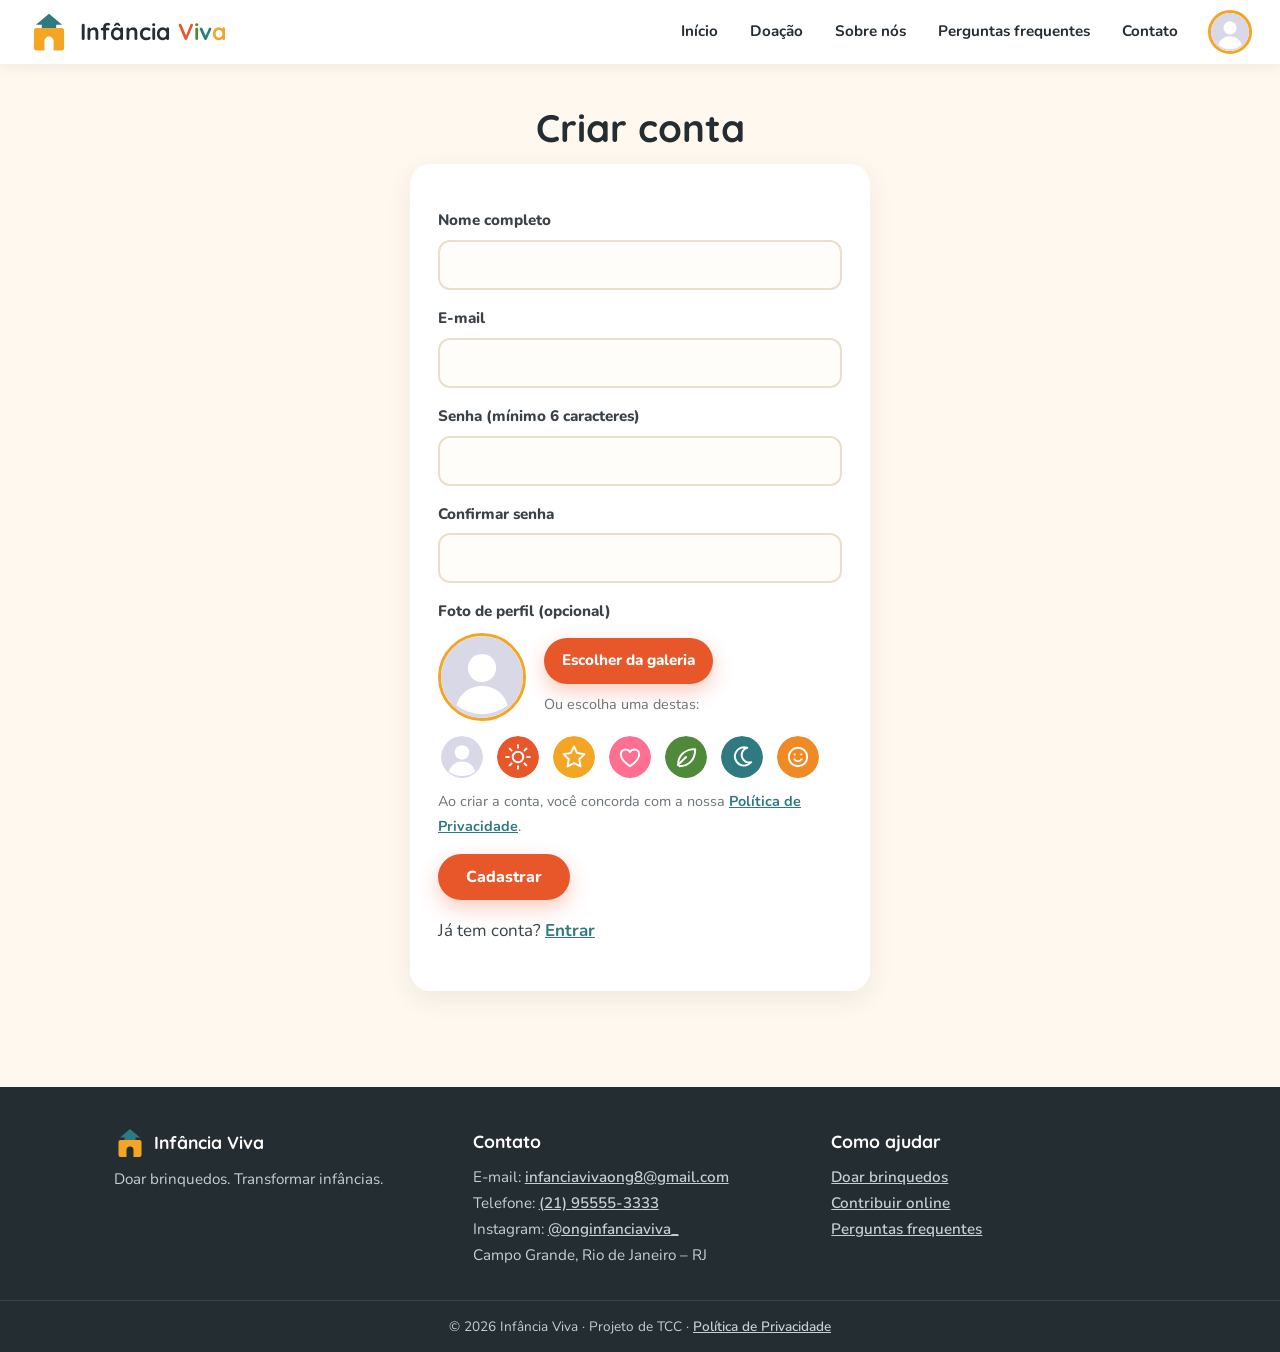
==== commit a0c48b8d: "Esqueci minha senha, dados da conta, privacidade e ajustes na doação - "Esqueci minha senha" com lin" ====
--- a/cadastro.html
+++ b/cadastro.html
@@ -4,7 +4,7 @@
     <meta charset="UTF-8">
     <meta name="viewport" content="width=device-width, initial-scale=1">
     <title>Cadastro - Infância Viva</title>
-    <link rel="stylesheet" href="estilo.css?v=11">
+    <link rel="stylesheet" href="estilo.css?v=14">
     <link rel="icon" href="favicon.svg" type="image/svg+xml">
     <link rel="preconnect" href="https://fonts.googleapis.com">
     <link rel="stylesheet" href="https://fonts.googleapis.com/css2?family=Quicksand:wght@600;700&family=Nunito:wght@400;600;700;800&display=swap">
@@ -56,6 +56,7 @@
         <input type="hidden" name="foto_padrao" value="">
         <input type="hidden" name="foto_upload" value="">
     </div>
+    <p class="dica">Ao criar a conta, você concorda com a nossa <a href="privacidade.html">Política de Privacidade</a>.</p>
     <button type="submit">Cadastrar</button>
     <p id="aviso" class="aviso"></p>
     <p>Já tem conta? <a href="login.html">Entrar</a></p>
@@ -76,8 +77,8 @@
             <p><a href="doacao_brinquedo.php">Doar brinquedos</a><br><a href="pagamento.html">Contribuir online</a><br><a href="faq.html">Perguntas frequentes</a></p>
         </div>
     </div>
-    <p class="rodape-final">© 2026 Infância Viva · Projeto de TCC</p>
+    <p class="rodape-final">© 2026 Infância Viva · Projeto de TCC · <a href="privacidade.html">Política de Privacidade</a></p>
 </footer>
-<script src="script.js?v=10"></script>
+<script src="script.js?v=12"></script>
 </body>
 </html>
--- a/estilo.css
+++ b/estilo.css
@@ -242,6 +242,26 @@
 .aviso.ok { color:var(--certo); background:#e7f4e3; }
 .aviso.erro { color:var(--erro); background:#fdecea; }
 .formulario-estreito { max-width:460px; margin:0 auto; }
+.esqueci { margin:10px 0 0; text-align:right; font-size:.95rem; }
+.caixa-mensagem { background:#fff; padding:28px; border-radius:var(--raio); box-shadow:var(--sombra); text-align:center; }
+/* Minha conta: trocar nome e senha */
+.meus-dados { display:grid; grid-template-columns:1fr 1fr; gap:20px; align-items:start; }
+.meus-dados form { margin:0; }
+.meus-dados h3 { margin:0 0 4px; }
+/* Política de Privacidade */
+.privacidade { display:grid; gap:14px; margin-top:16px; }
+.privacidade section { background:#fff; border-radius:var(--raio); padding:20px 26px; box-shadow:var(--sombra); border-left:6px solid var(--azul); }
+.privacidade section:nth-child(4n+2) { border-left-color:var(--vermelho); }
+.privacidade section:nth-child(4n+3) { border-left-color:var(--amarelo); }
+.privacidade section:nth-child(4n+4) { border-left-color:var(--verde); }
+.privacidade h2 { margin:0 0 8px; font-size:1.3rem; }
+.privacidade p, .privacidade ul { margin:6px 0 0; }
+.privacidade li { margin-bottom:6px; }
+/* campos preenchidos com os dados da conta */
+.aviso-preenchido {
+    margin:0 0 6px; padding:10px 14px; border-radius:12px; background:#eef6f6; color:var(--azul); font-weight:700; font-size:.9rem;
+}
+input.preenchido { background:#f3f9f9; }
 .formulario-estreito.a-esquerda { margin:20px 0; }
 
 /* Estrelas da avaliação (página Contato) */
@@ -634,6 +654,35 @@
 .etiqueta { display:inline-block; padding:1px 10px; border-radius:99px; background:#e7f1f2; color:var(--azul); font-size:.8rem; font-weight:800; }
 .etiqueta.et-admin { background:#fde8e1; color:var(--vermelho); }
 .etiqueta.et-pendente { background:#fff1dc; color:var(--amarelo-texto); }
+.etiqueta.et-estoque { background:#e6f2e1; color:var(--verde); }
+.etiqueta.et-entregue { background:var(--azul); color:#fff; }
+/* pesquisa por categoria no topo do painel */
+.painel-pesquisa {
+    display:flex; align-items:center; flex:1; max-width:520px; margin:0 0 0 auto; padding:0; background:#f6f7f8;
+    border:1px solid #e3e6e8; border-radius:99px; box-shadow:none; overflow:hidden;
+}
+.painel-pesquisa select, .painel-pesquisa input { margin:0; border:none; border-radius:0; background:transparent; box-shadow:none; padding:9px 12px; font-size:.9rem; }
+.painel-pesquisa select { width:auto; max-width:46%; border-right:1px solid #e3e6e8; font-weight:700; color:var(--escuro); cursor:pointer; }
+.painel-pesquisa input { flex:1; min-width:0; }
+.painel-pesquisa input:focus, .painel-pesquisa select:focus { box-shadow:none; background:#fff; }
+.painel-pesquisa:focus-within { border-color:var(--azul); box-shadow:0 0 0 3px rgba(47,122,128,.15); }
+.painel-pesquisa button { margin:0; padding:8px 14px; border-radius:0; background:var(--escuro); box-shadow:none; display:flex; align-self:stretch; align-items:center; }
+.painel-pesquisa button:hover { background:var(--vermelho); transform:none; }
+.painel-pesquisa button svg { width:18px; height:18px; }
+.busca-resumo { color:var(--suave); margin:4px 0 0; }
+.painel-caixa-topo h2 { margin:0; }
+.painel-caixa-topo h2 small { color:var(--suave); font-weight:600; font-size:.9rem; }
+/* estoque */
+.filtros { display:flex; flex-wrap:wrap; gap:6px; }
+.filtros a { padding:6px 14px; border-radius:99px; background:#f6f7f8; color:var(--escuro); text-decoration:none; font-weight:700; font-size:.9rem; }
+.filtros a:hover { background:#fff1dc; }
+.filtros a.ativo { background:var(--escuro); color:#fff; }
+.faixas { color:var(--suave); margin:0 0 8px; }
+.painel-caixa h2.sub-titulo { margin:18px 0 4px; font-size:1.1rem; }
+.painel-caixa h2.sub-titulo small { color:var(--suave); font-weight:600; }
+td small.sub { display:block; color:var(--suave); font-size:.8rem; }
+a.acao.acao-receber { background:#e6f2e1; color:var(--verde); }
+a.acao.acao-receber:hover { background:var(--verde); color:#fff; }
 .ficha { display:flex; align-items:center; gap:18px; }
 .ficha img { width:72px; height:72px; border-radius:50%; object-fit:cover; border:3px solid var(--amarelo); }
 .ficha strong { font-family:"Quicksand", sans-serif; font-size:1.4rem; color:var(--escuro); }
@@ -694,7 +743,8 @@
     .painel-menu, .painel-saidas { flex-direction:row; overflow-x:auto; }
     .painel-saidas { margin-top:4px; padding-top:6px; }
     .painel-lateral a { white-space:nowrap; padding:8px 10px; }
-    .painel-topo { padding:12px 16px; }
+    .painel-topo { padding:12px 16px; flex-wrap:wrap; }
+    .painel-pesquisa { order:3; flex-basis:100%; max-width:none; }
     .painel-topo h1 { font-size:1.25rem; }
     .painel-quem span { display:none; }
     .painel-principal { padding:16px; }
@@ -713,7 +763,7 @@
     .proposito { font-size:1.15rem; padding:24px 22px 22px 56px; }
     .proposito::before { left:12px; font-size:4rem; }
     .missao-visao { grid-template-columns:1fr; }
-    .escolha-doacao, .canais, .direito { grid-template-columns:1fr; }
+    .escolha-doacao, .canais, .direito, .meus-dados { grid-template-columns:1fr; }
     .direito { gap:24px; }
     .abas-doacao a { padding:10px 8px; font-size:.9rem; white-space:nowrap; }
     .abas-doacao a svg { display:none; }
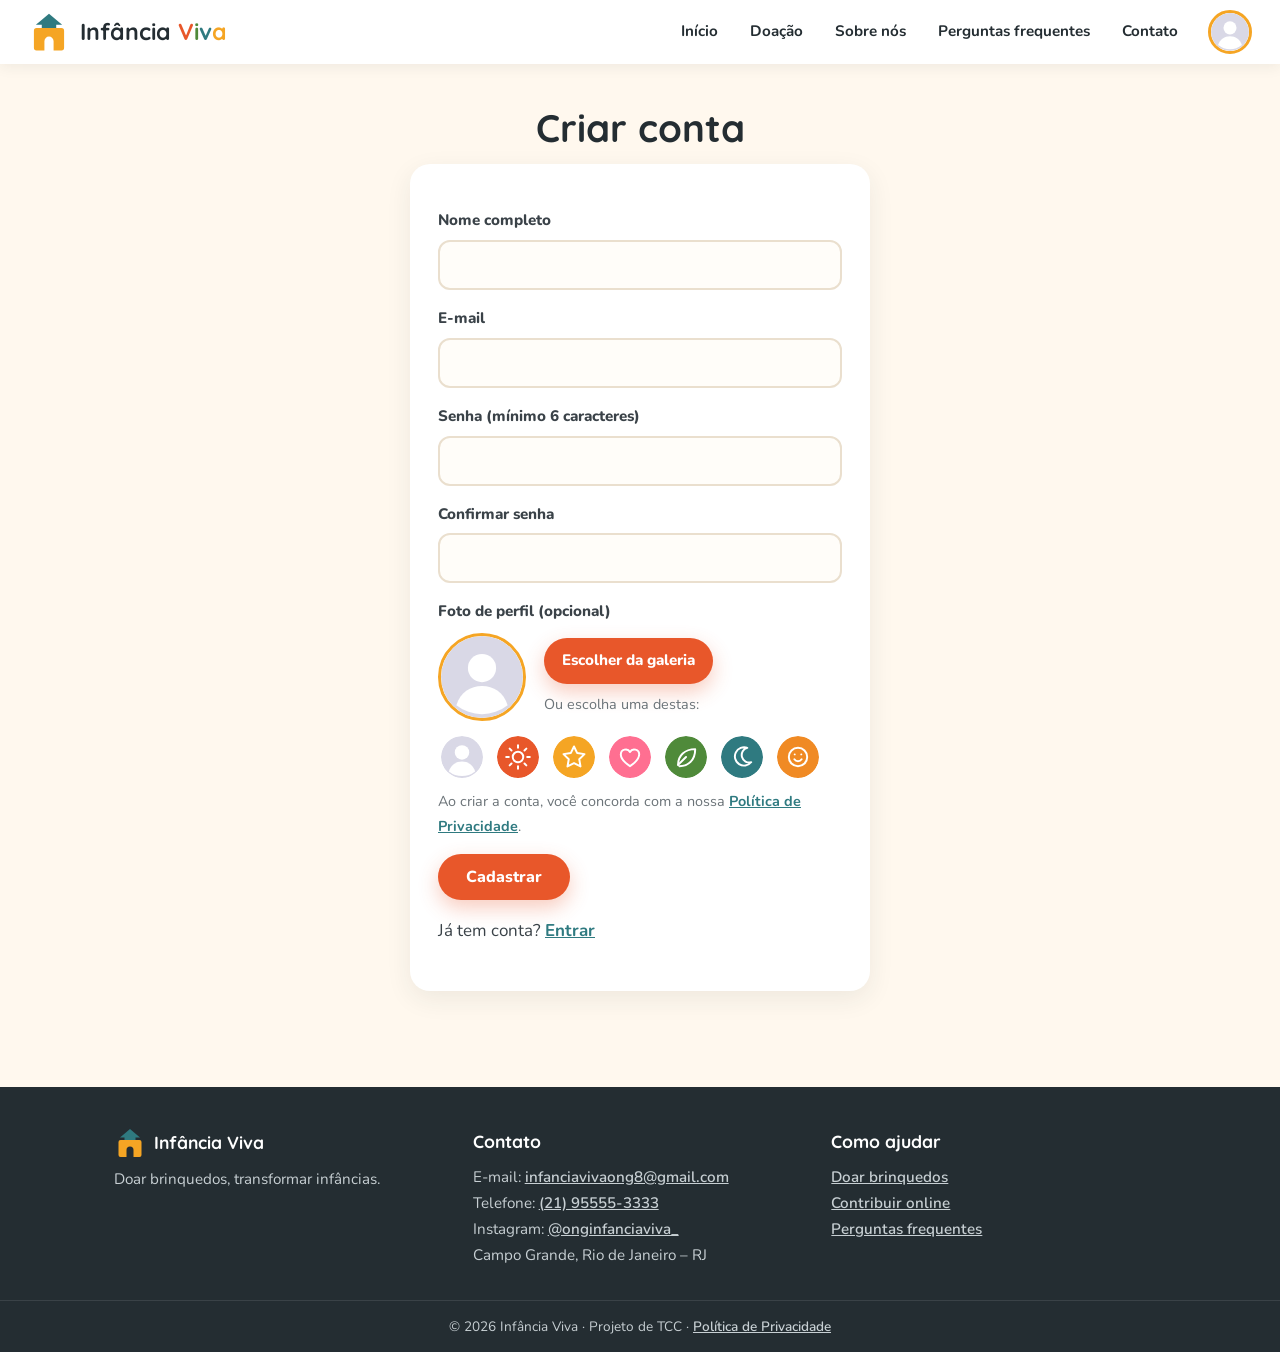
==== commit 0f89d6a5: "Slogan com vírgula, igual à logo nova "Doar brinquedos, transformar infâncias." em todos os rodapés," ====
--- a/cadastro.html
+++ b/cadastro.html
@@ -4,7 +4,7 @@
     <meta charset="UTF-8">
     <meta name="viewport" content="width=device-width, initial-scale=1">
     <title>Cadastro - Infância Viva</title>
-    <link rel="stylesheet" href="estilo.css?v=14">
+    <link rel="stylesheet" href="estilo.css?v=17">
     <link rel="icon" href="favicon.svg" type="image/svg+xml">
     <link rel="preconnect" href="https://fonts.googleapis.com">
     <link rel="stylesheet" href="https://fonts.googleapis.com/css2?family=Quicksand:wght@600;700&family=Nunito:wght@400;600;700;800&display=swap">
@@ -66,7 +66,7 @@
     <div class="rodape-conteudo">
         <div>
             <strong><svg viewBox="0 0 64 64" aria-hidden="true"><path d="M32 4 52 21H12z" fill="#2f7a80"/><rect x="21" y="19" width="22" height="7" fill="#2f7a80"/><path fill="#f5a524" fill-rule="evenodd" d="M13 26h38a4 4 0 0 1 4 4v26a4 4 0 0 1-4 4H13a4 4 0 0 1-4-4V30a4 4 0 0 1 4-4zM25 60V46a7 7 0 0 1 14 0v14z"/></svg> Infância Viva</strong>
-            <p>Doar brinquedos. Transformar infâncias.</p>
+            <p>Doar brinquedos, transformar infâncias.</p>
         </div>
         <div>
             <strong>Contato</strong>
@@ -79,6 +79,6 @@
     </div>
     <p class="rodape-final">© 2026 Infância Viva · Projeto de TCC · <a href="privacidade.html">Política de Privacidade</a></p>
 </footer>
-<script src="script.js?v=12"></script>
+<script src="script.js?v=13"></script>
 </body>
 </html>
--- a/estilo.css
+++ b/estilo.css
@@ -244,10 +244,71 @@
 .formulario-estreito { max-width:460px; margin:0 auto; }
 .esqueci { margin:10px 0 0; text-align:right; font-size:.95rem; }
 .caixa-mensagem { background:#fff; padding:28px; border-radius:var(--raio); box-shadow:var(--sombra); text-align:center; }
-/* Minha conta: trocar nome e senha */
-.meus-dados { display:grid; grid-template-columns:1fr 1fr; gap:20px; align-items:start; }
-.meus-dados form { margin:0; }
-.meus-dados h3 { margin:0 0 4px; }
+/* ===== Minha conta ===== */
+.conta-topo {
+    display:flex; align-items:center; gap:20px; background:#fff; border-radius:var(--raio); padding:22px 26px;
+    box-shadow:var(--sombra); border-top:6px solid var(--vermelho); margin:6px 0 18px;
+}
+.conta-foto { position:relative; flex:none; width:88px; height:88px; border-radius:50%; overflow:hidden; border:3px solid var(--amarelo); }
+.conta-foto img { width:100%; height:100%; object-fit:cover; display:block; background:#fff; }
+.conta-foto span {
+    position:absolute; left:0; right:0; bottom:0; padding:3px 0 5px; text-align:center; font-size:.75rem; font-weight:800;
+    color:#fff; background:rgba(36,45,50,.65); opacity:0; transition:opacity .2s;
+}
+.conta-foto:hover span, .conta-foto:focus-visible span { opacity:1; }
+.conta-quem { flex:1; min-width:0; }
+.conta-quem h1 { margin:0; font-size:2rem; }
+.conta-quem p { margin:4px 0 0; color:var(--suave); overflow-wrap:anywhere; }
+.conta-topo .botao { margin:0; flex:none; }
+/* abas (o JavaScript liga; sem ele as duas partes aparecem uma embaixo da outra) */
+.abas-conta { display:none; gap:6px; background:#fff; padding:6px; border-radius:999px; box-shadow:var(--sombra); margin:0 0 20px; }
+.com-abas .abas-conta { display:grid; grid-template-columns:1fr 1fr; }
+.abas-conta button { margin:0; background:none; color:var(--escuro); box-shadow:none; padding:11px 16px; }
+.abas-conta button:hover { background:var(--creme); color:var(--escuro); transform:none; }
+.abas-conta button[aria-selected="true"] { background:var(--vermelho); color:#fff; }
+.com-abas .aba-conta { display:none; }
+.com-abas .aba-conta.ativa { display:block; animation:surgir .25s ease-out; }
+@keyframes surgir { from { opacity:0; transform:translateY(6px); } to { opacity:1; transform:none; } }
+.aba-conta > h2 { margin:26px 0 10px; font-size:1.35rem; }
+/* resumo em números */
+.conta-numeros { display:grid; grid-template-columns:repeat(4, 1fr); gap:12px; }
+.conta-numeros div {
+    background:#fff; border-radius:16px; padding:16px 14px; text-align:center; box-shadow:var(--sombra);
+    color:var(--suave); font-size:.88rem; line-height:1.35;
+}
+.conta-numeros strong { display:block; font-family:"Quicksand", sans-serif; font-size:1.7rem; margin-bottom:2px; color:var(--vermelho); }
+.conta-numeros div:nth-child(2) strong { color:var(--verde); }
+.conta-numeros div:nth-child(3) strong { color:var(--azul); }
+.conta-numeros div:nth-child(4) strong { color:var(--amarelo-texto); }
+/* listas do histórico */
+.conta-lista { list-style:none; margin:0; padding:0; background:#fff; border-radius:var(--raio); box-shadow:var(--sombra); overflow:hidden; }
+.conta-lista li { display:flex; align-items:center; justify-content:space-between; gap:16px; padding:14px 20px; border-bottom:1px solid var(--borda); }
+.conta-lista li:last-child { border-bottom:none; }
+.item-principal { min-width:0; }
+.item-principal strong { display:block; color:var(--escuro); }
+.item-principal span, .item-principal small { display:block; color:var(--suave); font-size:.92rem; overflow-wrap:anywhere; }
+.item-principal small { font-style:italic; }
+.item-lado { display:flex; flex-direction:column; align-items:flex-end; gap:4px; flex:none; }
+.item-lado a { font-size:.88rem; font-weight:800; }
+.item-data { color:var(--suave); white-space:nowrap; flex:none; }
+.item-principal .estrelas-mini { display:inline; color:var(--amarelo); margin-left:6px; font-size:1rem; letter-spacing:1px; }
+.situacao { flex:none; padding:4px 12px; border-radius:99px; font-size:.82rem; font-weight:800; white-space:nowrap; }
+.sit-espera { background:#fff1dc; color:var(--amarelo-texto); }
+.sit-recebida { background:#e6f2e1; color:var(--verde); }
+.sit-entregue { background:var(--azul); color:#fff; }
+.sit-neutra { background:#eef0f2; color:var(--suave); }
+.conta-vazio { text-align:center; background:#fff; border-radius:var(--raio); padding:30px 24px; box-shadow:var(--sombra); margin-top:18px; }
+.conta-vazio h2 { margin:0 0 6px; }
+.conta-vazio .botao { margin:12px 6px 0; }
+/* meus dados */
+.conta-dados { display:grid; grid-template-columns:1fr 1.2fr; gap:18px; align-items:start; }
+.conta-coluna { display:grid; gap:18px; }
+.cartao-dados { margin:0; }
+.cartao-dados h2 { margin:0 0 4px; font-size:1.25rem; }
+.cartao-dados label:first-of-type { margin-top:10px; }
+.senha-dupla { display:grid; grid-template-columns:1fr 1fr; gap:12px; }
+.cartao-dados .avatares { display:grid; grid-template-columns:repeat(7, 1fr); gap:6px; }
+.cartao-dados .avatares button { width:100%; height:auto; aspect-ratio:1; max-width:46px; justify-self:center; }
 /* Política de Privacidade */
 .privacidade { display:grid; gap:14px; margin-top:16px; }
 .privacidade section { background:#fff; border-radius:var(--raio); padding:20px 26px; box-shadow:var(--sombra); border-left:6px solid var(--azul); }
@@ -311,6 +372,10 @@
 .ferramentas form { display:inline-block; background:none; box-shadow:none; padding:0; margin:4px 8px 4px 0; }
 .ferramentas button.perigo { background:var(--erro); margin-top:0; font-size:14px; padding:8px 16px; box-shadow:none; }
 .ferramentas button.perigo:hover { background:#922b21; transform:none; }
+.ferramentas h3 { margin:18px 0 4px; font-size:1rem; color:var(--suave); }
+.ferramentas p { color:#999; font-size:13px; max-width:640px; }
+.ferramentas button.demo { background:var(--verde); margin-top:0; font-size:14px; padding:8px 16px; box-shadow:none; }
+.ferramentas button.demo:hover { background:#3d6e2c; transform:none; }
 
 /* ===== Rodapé ===== */
 .rodape { background:var(--escuro); color:#c7cfd3; margin-top:40px; font-size:.95rem; }
@@ -763,7 +828,8 @@
     .proposito { font-size:1.15rem; padding:24px 22px 22px 56px; }
     .proposito::before { left:12px; font-size:4rem; }
     .missao-visao { grid-template-columns:1fr; }
-    .escolha-doacao, .canais, .direito, .meus-dados { grid-template-columns:1fr; }
+    .escolha-doacao, .canais, .direito, .conta-dados { grid-template-columns:1fr; }
+    .conta-numeros { grid-template-columns:repeat(2, 1fr); }
     .direito { gap:24px; }
     .abas-doacao a { padding:10px 8px; font-size:.9rem; white-space:nowrap; }
     .abas-doacao a svg { display:none; }
@@ -778,6 +844,11 @@
     .logo svg { width:36px; height:36px; }
     .cartao { flex-basis:100%; }
     .cartoes.quatro { grid-template-columns:1fr; }
+    .conta-topo { flex-direction:column; text-align:center; padding:22px 18px; }
+    .conta-quem h1 { font-size:1.7rem; }
+    .senha-dupla { grid-template-columns:1fr; gap:0; }
+    .conta-lista li { flex-direction:column; align-items:flex-start; gap:8px; padding:14px 16px; }
+    .item-lado { flex-direction:row; align-items:center; gap:12px; }
     form { padding:20px; }
     .etapas li { font-size:.72rem; }
     .valores-rapidos { grid-template-columns:repeat(2, 1fr); }
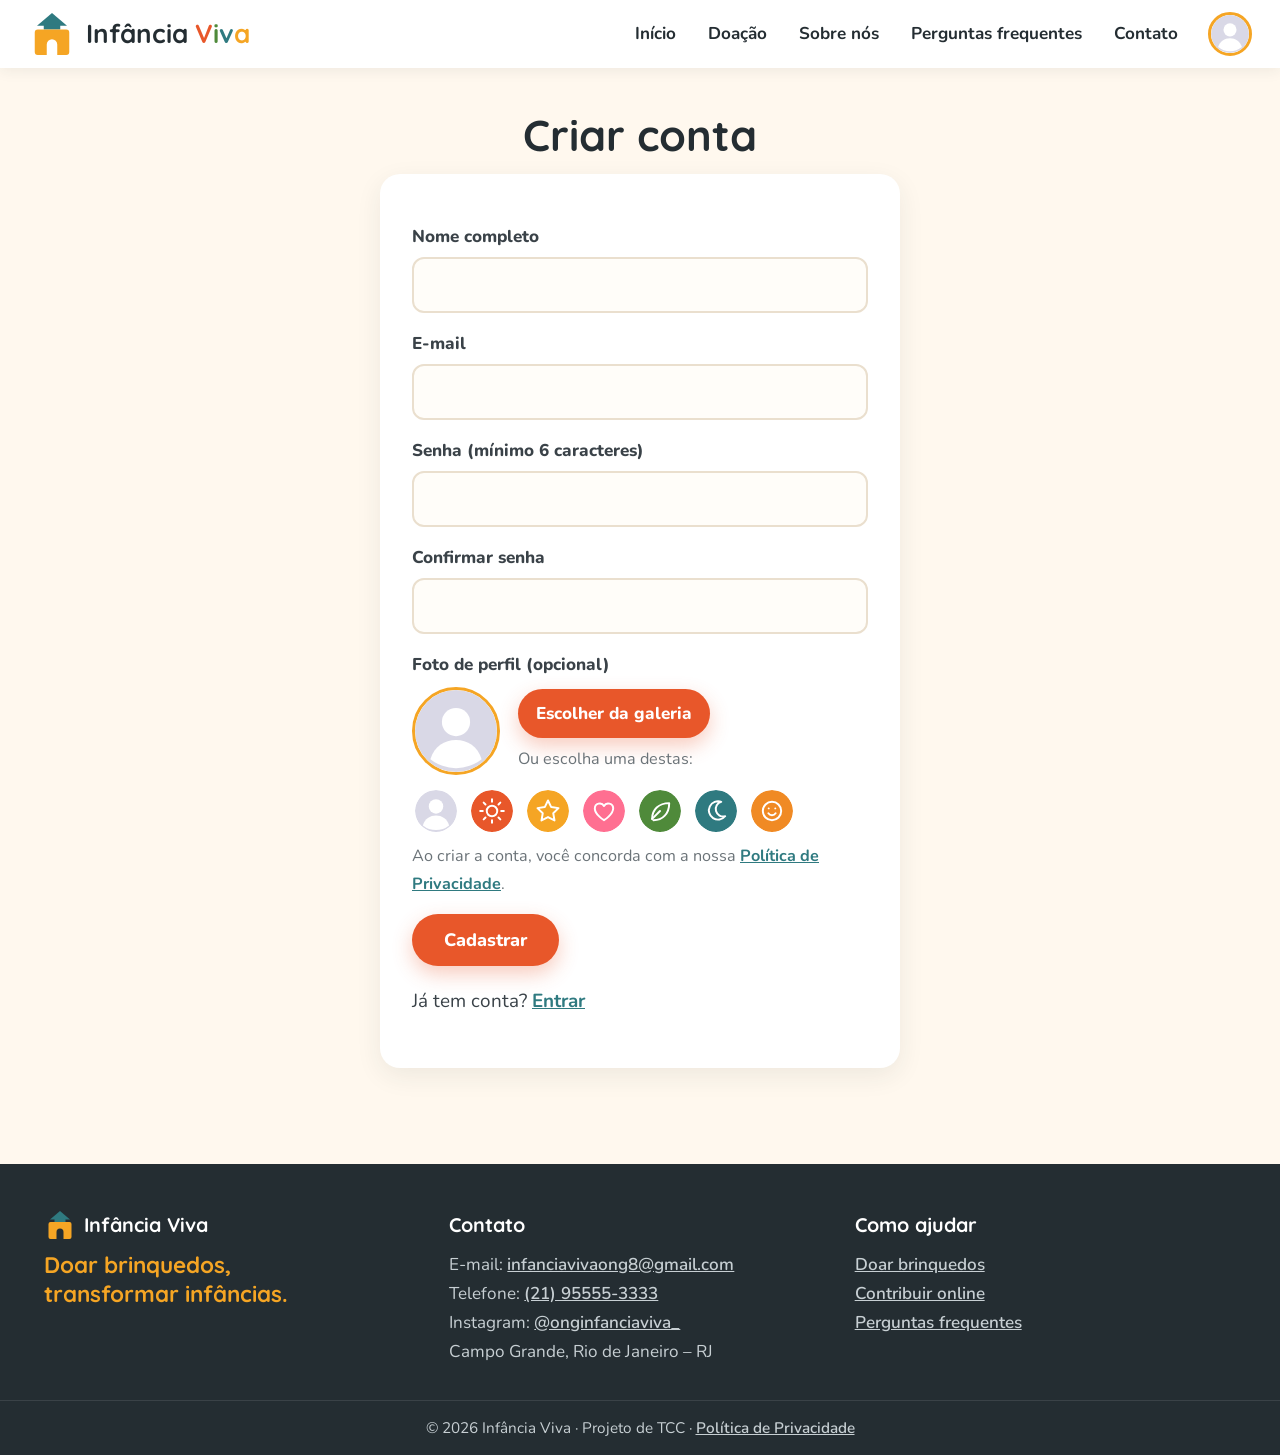
==== commit 9c72d20a: "Letras e blocos maiores; slogan em destaque Base das letras de 16 para 18px (o celular continua igua" ====
--- a/cadastro.html
+++ b/cadastro.html
@@ -4,7 +4,7 @@
     <meta charset="UTF-8">
     <meta name="viewport" content="width=device-width, initial-scale=1">
     <title>Cadastro - Infância Viva</title>
-    <link rel="stylesheet" href="estilo.css?v=17">
+    <link rel="stylesheet" href="estilo.css?v=18">
     <link rel="icon" href="favicon.svg" type="image/svg+xml">
     <link rel="preconnect" href="https://fonts.googleapis.com">
     <link rel="stylesheet" href="https://fonts.googleapis.com/css2?family=Quicksand:wght@600;700&family=Nunito:wght@400;600;700;800&display=swap">
@@ -66,7 +66,7 @@
     <div class="rodape-conteudo">
         <div>
             <strong><svg viewBox="0 0 64 64" aria-hidden="true"><path d="M32 4 52 21H12z" fill="#2f7a80"/><rect x="21" y="19" width="22" height="7" fill="#2f7a80"/><path fill="#f5a524" fill-rule="evenodd" d="M13 26h38a4 4 0 0 1 4 4v26a4 4 0 0 1-4 4H13a4 4 0 0 1-4-4V30a4 4 0 0 1 4-4zM25 60V46a7 7 0 0 1 14 0v14z"/></svg> Infância Viva</strong>
-            <p>Doar brinquedos, transformar infâncias.</p>
+            <p class="rodape-slogan">Doar brinquedos, transformar infâncias.</p>
         </div>
         <div>
             <strong>Contato</strong>
--- a/estilo.css
+++ b/estilo.css
@@ -15,13 +15,13 @@
 }
 * { box-sizing:border-box; }
 [hidden] { display:none !important; }
-html { scroll-behavior:smooth; }
+html { scroll-behavior:smooth; font-size:18px; } /* base das letras: aumente ou diminua aqui para mudar o site todo */
 body {
     font-family:"Nunito", "Segoe UI", Arial, sans-serif; margin:0; background:var(--creme);
-    color:var(--texto); line-height:1.7; font-size:17px;
+    color:var(--texto); line-height:1.7; font-size:1.05rem;
     display:flex; flex-direction:column; min-height:100vh;
 }
-main { width:100%; max-width:960px; margin:0 auto; padding:24px 24px 56px; flex:1; }
+main { width:100%; max-width:1080px; margin:0 auto; padding:24px 24px 56px; flex:1; }
 main.largo { max-width:1200px; } /* painel e Minha conta: mais espaço para as tabelas */
 h1, h2, h3 { font-family:"Quicksand", "Nunito", sans-serif; color:var(--escuro); line-height:1.25; font-weight:700; }
 h1 { font-size:2.4rem; margin:16px 0 12px; }
@@ -46,7 +46,7 @@
     font-family:"Quicksand", "Nunito", sans-serif; font-size:1.45rem; font-weight:700; color:var(--escuro);
 }
 .logo:hover { color:var(--escuro); }
-.logo svg { width:42px; height:42px; flex-shrink:0; }
+.logo svg { width:48px; height:48px; flex-shrink:0; }
 .logo:hover svg { animation:pulinho .6s; }
 .logo .l1 { color:var(--vermelho); } .logo .l2 { color:var(--verde); }
 .logo .l3 { color:var(--azul); } .logo .l4 { color:var(--amarelo); }
@@ -104,11 +104,20 @@
 /* ===== Página inicial: abertura com a logo grande e as fotos ===== */
 .abertura {
     position:relative; display:grid; grid-template-columns:1.05fr 1fr; gap:40px; align-items:center;
-    max-width:1200px; margin:0 auto; padding:48px 32px 64px; width:100%;
+    max-width:1320px; margin:0 auto; padding:28px 32px 56px; width:100%;
     overflow:hidden; /* o anel girando não pode alargar a página no celular */
 }
-.logo-grande { width:100%; max-width:470px; display:block; margin:0 0 18px -8px; }
-.slogan { font-size:1.2rem; margin:0 0 20px; max-width:470px; }
+.logo-grande { width:100%; max-width:480px; display:block; margin:0 0 4px -8px; }
+.slogan { font-size:1.15rem; line-height:1.6; margin:0 0 18px; max-width:540px; }
+/* slogan em destaque, logo abaixo da logo grande */
+.slogan-grande {
+    font-family:"Quicksand", "Nunito", sans-serif; font-weight:700; font-size:2.15rem; line-height:1.15;
+    color:var(--escuro); margin:0 0 14px; max-width:600px; letter-spacing:-.01em;
+}
+.slogan-grande span {
+    background:linear-gradient(90deg, var(--vermelho), var(--amarelo) 45%, var(--verde) 72%, var(--azul));
+    -webkit-background-clip:text; background-clip:text; color:transparent;
+}
 .foto-abertura { position:relative; aspect-ratio:1/1; }
 /* moldura que muda de forma devagar ("respira") */
 .moldura {
@@ -125,7 +134,7 @@
 .f2 { top:72%; left:44%; width:40px; animation-delay:1.2s; }
 .f3 { top:12%; right:3%; width:46px; animation-delay:.6s; }
 .f4 { bottom:6%; right:10%; width:30px; animation-delay:2s; }
-.f5 { top:48%; left:1%; width:26px; animation-delay:1.6s; }
+.f5 { bottom:5%; left:44%; width:26px; animation-delay:1.6s; }
 /* o texto da abertura entra deslizando */
 .entra { opacity:0; transform:translateY(24px); animation:entrar .8s forwards; }
 .entra.d2 { animation-delay:.2s; } .entra.d3 { animation-delay:.4s; }
@@ -133,7 +142,7 @@
 /* Faixa de números (vêm do banco pelo numeros.php) */
 .numeros { background:var(--escuro); color:#fff; width:100%; }
 .numeros-grade {
-    max-width:1100px; margin:0 auto; display:grid; grid-template-columns:repeat(4,1fr); gap:20px;
+    max-width:1240px; margin:0 auto; display:grid; grid-template-columns:repeat(4,1fr); gap:20px;
     padding:34px 32px; text-align:center;
 }
 .numeros strong { display:block; font-family:"Quicksand", sans-serif; font-size:2.6rem; line-height:1.1; }
@@ -141,7 +150,7 @@
 .numeros .n3 strong { color:#7fc06a; }        .numeros .n4 strong { color:#6cc3c9; }
 
 /* Seções da página inicial */
-.secao { max-width:1100px; margin:0 auto; padding:70px 32px 10px; width:100%; }
+.secao { max-width:1240px; margin:0 auto; padding:70px 32px 10px; width:100%; }
 .titulo-secao { text-align:center; margin-bottom:34px; }
 .titulo-secao h2 { font-size:2.1rem; margin:0 0 10px; }
 
@@ -167,7 +176,7 @@
 
 /* ===== Botões ===== */
 button, .botao {
-    background:var(--vermelho); color:#fff; border:none; padding:12px 28px; font-size:1rem;
+    background:var(--vermelho); color:#fff; border:none; padding:14px 32px; font-size:1rem;
     font-weight:800; font-family:inherit; border-radius:999px; cursor:pointer;
     text-decoration:none; display:inline-block; margin-top:16px;
     box-shadow:0 8px 20px rgba(232,87,42,.3); transition:transform .2s, background .2s, box-shadow .2s;
@@ -186,7 +195,7 @@
 .cartao {
     --cor:var(--vermelho);
     background:#fff; border-radius:var(--raio); padding:26px; box-shadow:var(--sombra);
-    flex:0 1 280px; position:relative; overflow:hidden; transition:transform .3s, box-shadow .3s;
+    flex:0 1 320px; position:relative; overflow:hidden; transition:transform .3s, box-shadow .3s;
 }
 /* Grupo de 4 cartões: os 4 na mesma linha (2 + 2 no tablet), para não sobrar 1 sozinho embaixo */
 .cartoes.quatro { display:grid; grid-template-columns:repeat(4, 1fr); }
@@ -221,12 +230,12 @@
 
 /* ===== Formulários ===== */
 form {
-    background:#fff; padding:28px; border-radius:var(--raio); box-shadow:var(--sombra); margin:20px 0;
+    background:#fff; padding:32px; border-radius:var(--raio); box-shadow:var(--sombra); margin:20px 0;
 }
 form br { display:none; }
 label { display:block; margin-top:16px; font-weight:800; font-size:.95rem; }
 input, select, textarea {
-    width:100%; padding:12px 14px; margin-top:6px; border:2px solid var(--borda);
+    width:100%; padding:14px 16px; margin-top:6px; border:2px solid var(--borda);
     border-radius:12px; font-size:1rem; font-family:inherit; background:#fffdf9; color:var(--texto);
     transition:border-color .2s, box-shadow .2s;
 }
@@ -241,7 +250,7 @@
 .aviso.ok, .aviso.erro { padding:12px 16px; border-radius:12px; }
 .aviso.ok { color:var(--certo); background:#e7f4e3; }
 .aviso.erro { color:var(--erro); background:#fdecea; }
-.formulario-estreito { max-width:460px; margin:0 auto; }
+.formulario-estreito { max-width:520px; margin:0 auto; }
 .esqueci { margin:10px 0 0; text-align:right; font-size:.95rem; }
 .caixa-mensagem { background:#fff; padding:28px; border-radius:var(--raio); box-shadow:var(--sombra); text-align:center; }
 /* ===== Minha conta ===== */
@@ -381,12 +390,13 @@
 .rodape { background:var(--escuro); color:#c7cfd3; margin-top:40px; font-size:.95rem; }
 .chamada.larga + .rodape { margin-top:0; }
 .rodape-conteudo {
-    max-width:1100px; margin:0 auto; padding:40px 24px 12px;
+    max-width:1240px; margin:0 auto; padding:44px 24px 14px;
     display:grid; grid-template-columns:repeat(auto-fit, minmax(200px, 1fr)); gap:24px;
 }
 .rodape strong { color:#fff; font-family:"Quicksand", sans-serif; font-size:1.1rem; display:flex; align-items:center; gap:8px; }
 .rodape strong svg { width:32px; height:32px; }
 .rodape p { margin:8px 0 0; }
+.rodape .rodape-slogan { font-family:"Quicksand", sans-serif; font-weight:700; font-size:1.25rem; line-height:1.3; color:var(--amarelo); max-width:280px; }
 .rodape a { color:#c7cfd3; font-weight:600; overflow-wrap:anywhere; }
 .rodape a:hover { color:var(--amarelo); }
 .rodape-final { text-align:center; border-top:1px solid rgba(255,255,255,.1); padding:14px; margin:20px 0 0 !important; font-size:.85rem; }
@@ -837,7 +847,9 @@
     .titulo-secao h2 { font-size:1.75rem; }
 }
 @media (max-width: 600px) {
+    html { font-size:16px; }
     body { font-size:16px; }
+    .slogan-grande { font-size:1.75rem; margin:0 auto 16px; }
     main { padding:16px 16px 40px; }
     h1 { font-size:1.9rem; }
     .logo { font-size:1.25rem; }
